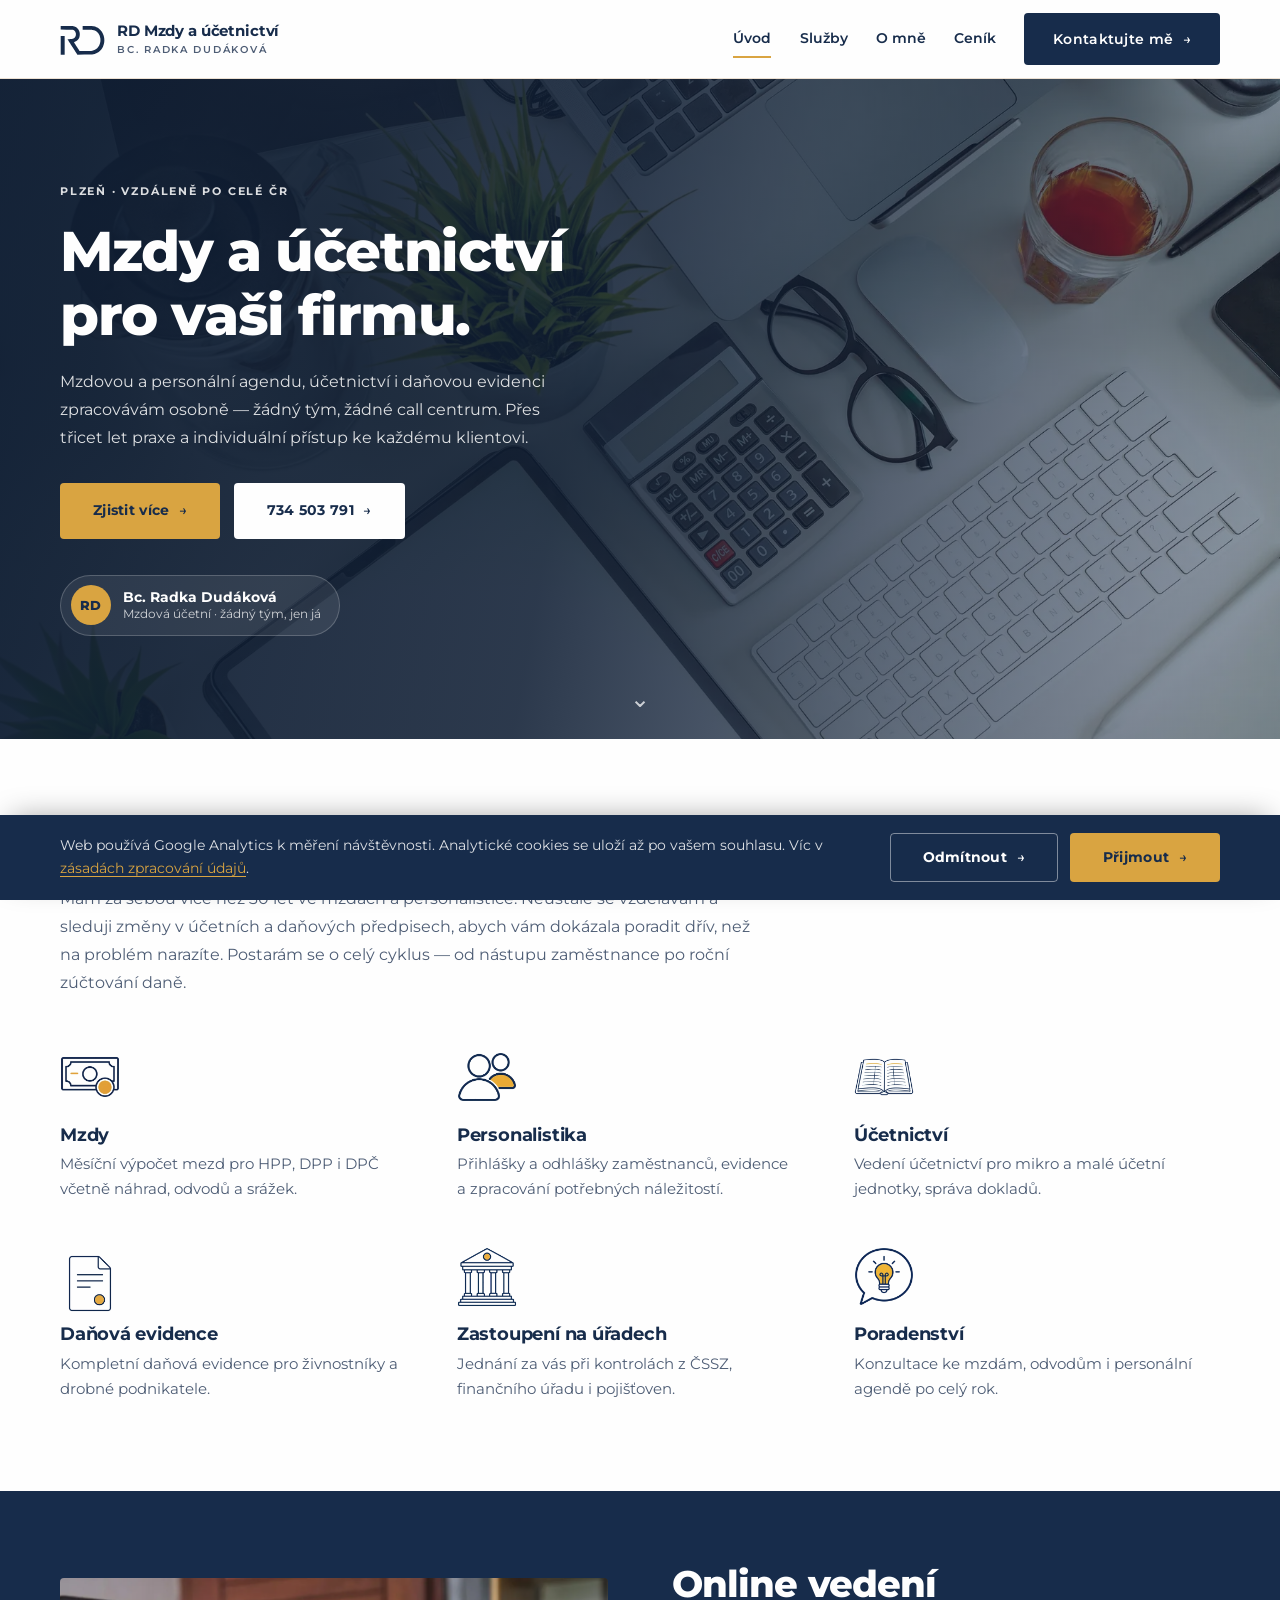
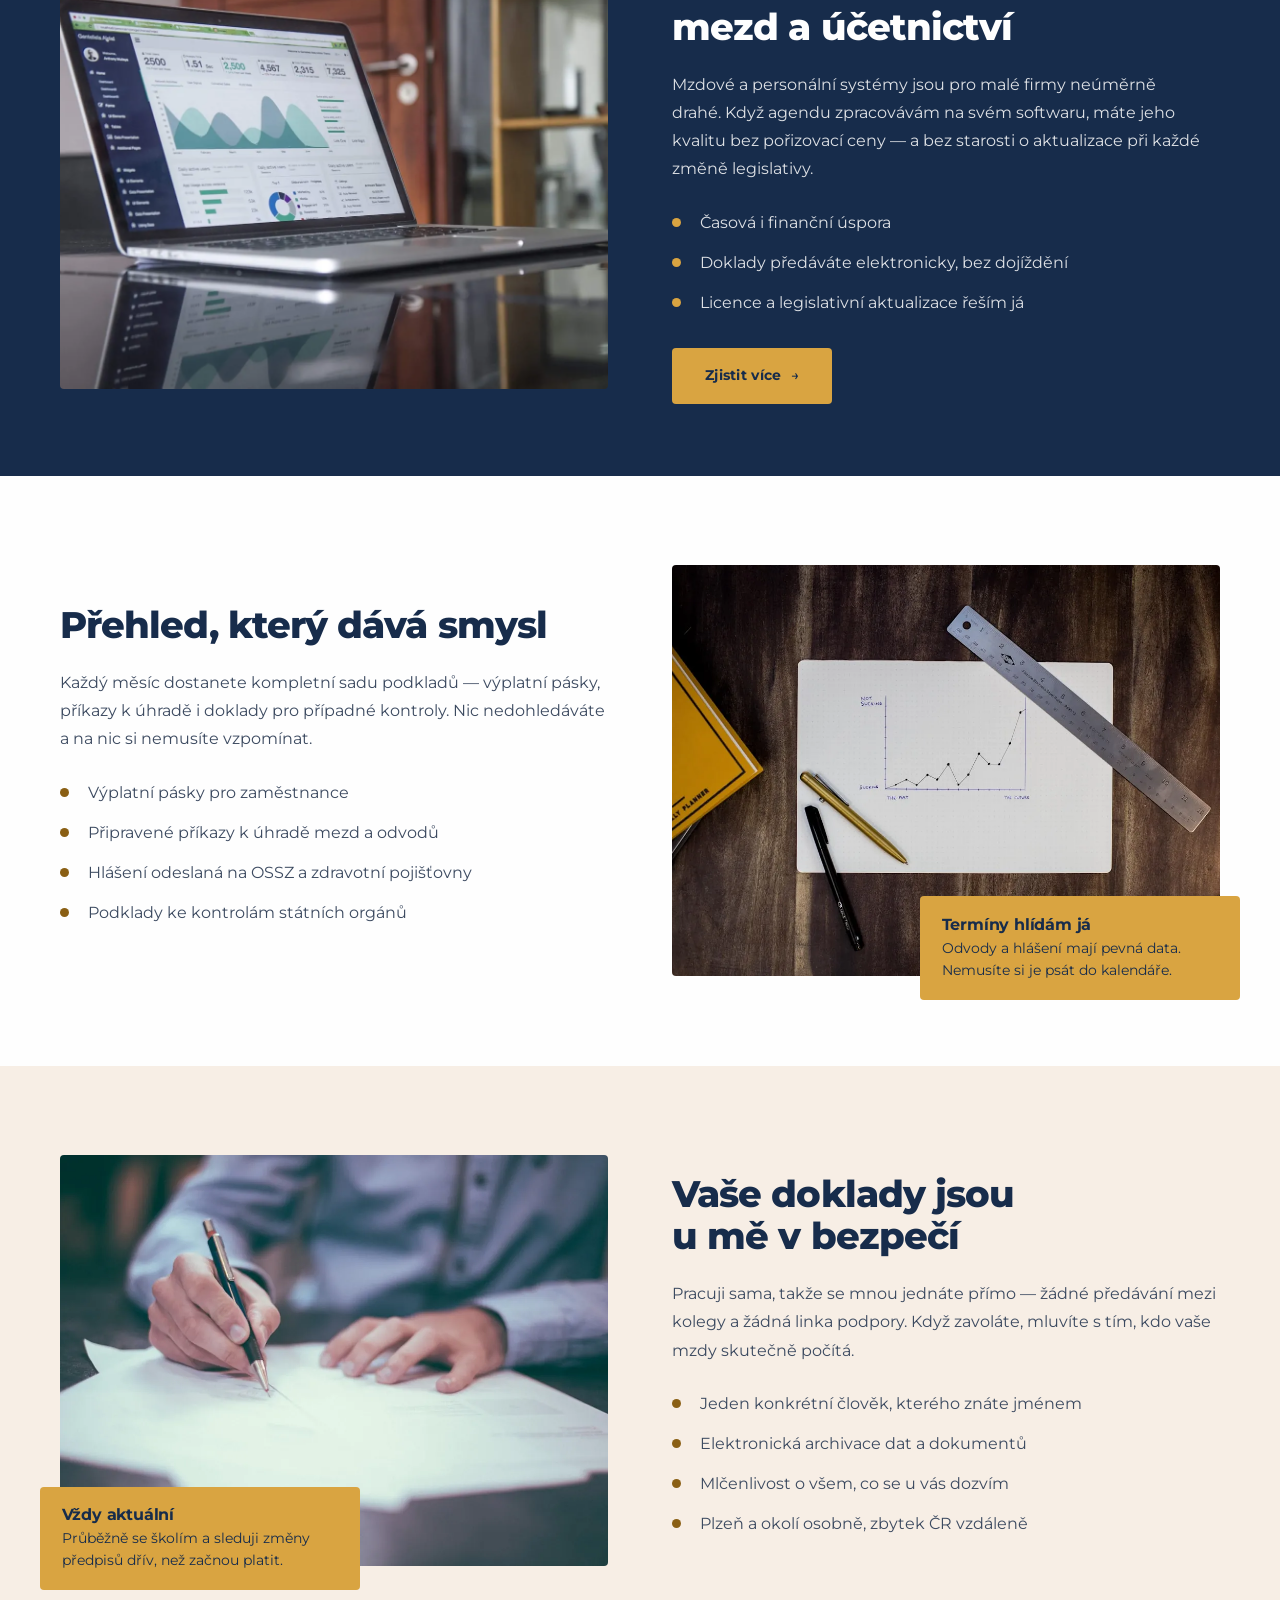
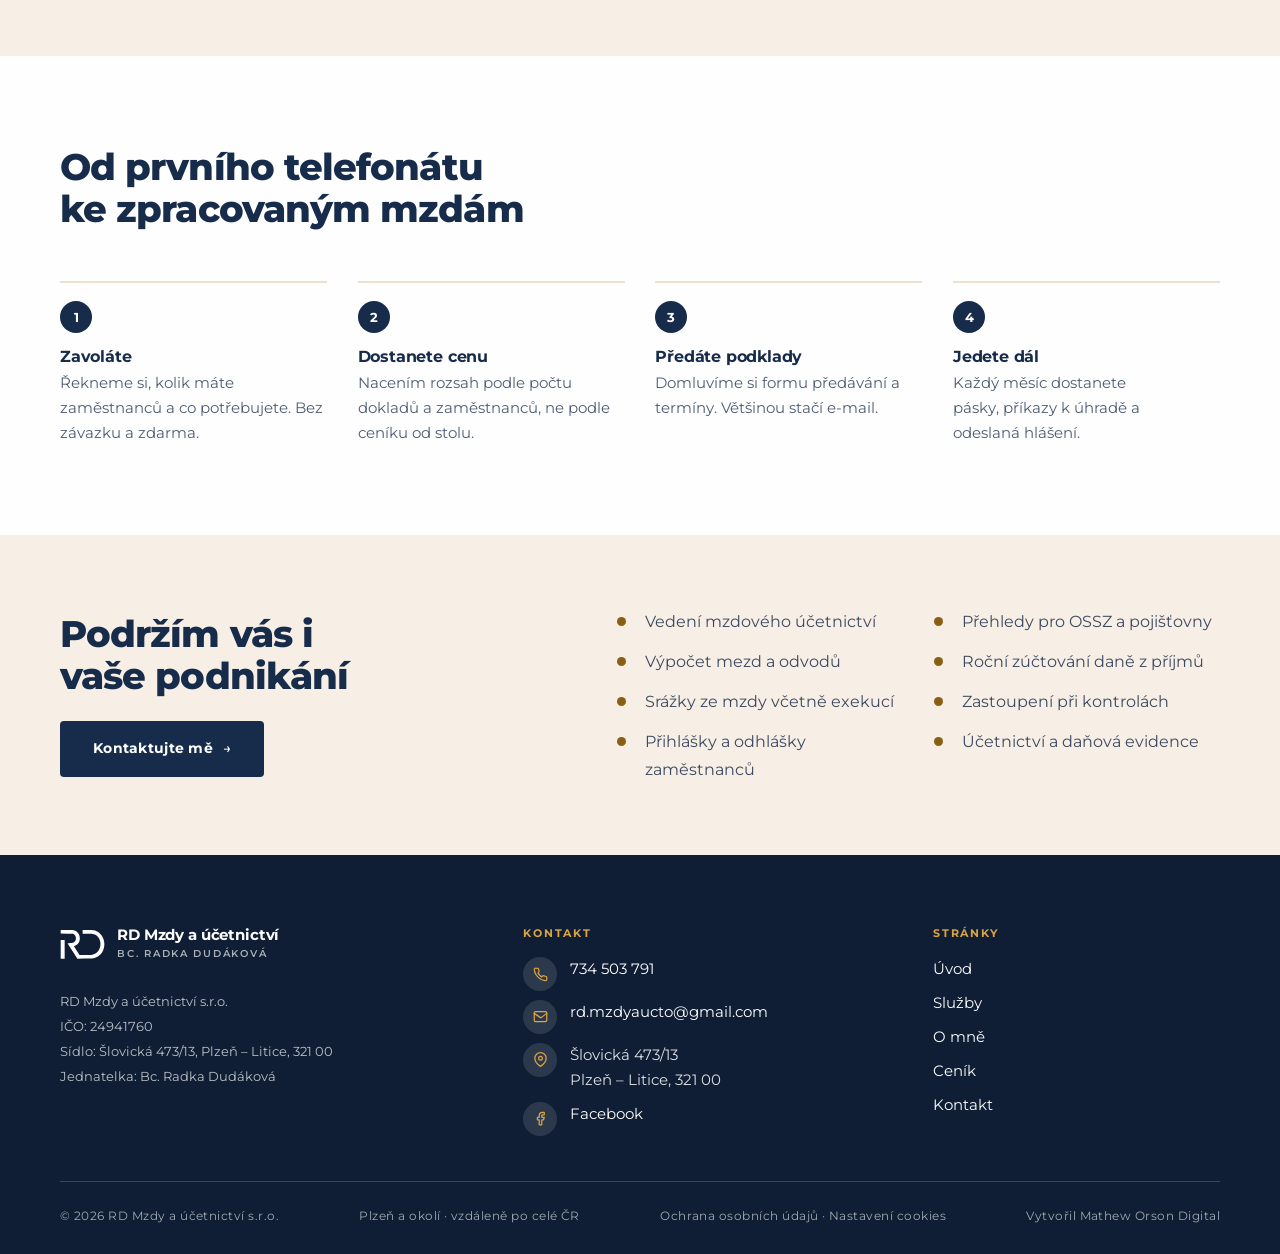
==== index.html @ 95786339 "first commit" ====
<!DOCTYPE html>
<html lang="cs">
<head>
<meta charset="utf-8">
<meta name="viewport" content="width=device-width, initial-scale=1">
<title>Mzdy a účetnictví pro malé firmy | RD Mzdy a účetnictví, Plzeň</title>
<meta name="description" content="Zpracování mezd, personalistika a účetnictví pro malé firmy v Plzni a okolí. Přes 30 let praxe, vzdálené vedení mezd, úvodní konzultace zdarma.">
<link rel="canonical" href="https://rdmzdyaucto.cz/">
<meta property="og:type" content="website">
<meta property="og:locale" content="cs_CZ">
<meta property="og:site_name" content="RD Mzdy a účetnictví s.r.o.">
<meta property="og:title" content="Mzdy a účetnictví pro malé firmy | RD Mzdy a účetnictví">
<meta property="og:description" content="Zpracování mezd, personalistika a účetnictví pro malé firmy v Plzni a okolí. Přes 30 let praxe.">
<meta property="og:url" content="https://rdmzdyaucto.cz/">
<meta property="og:image" content="https://rdmzdyaucto.cz/assets/img/og-image.png">
<meta property="og:image:width" content="1200">
<meta property="og:image:height" content="630">
<meta property="og:image:alt" content="RD Mzdy a účetnictví — Bc. Radka Dudáková, Plzeň">
<meta name="twitter:card" content="summary_large_image">
<meta name="twitter:title" content="RD Mzdy a účetnictví">
<meta name="twitter:description" content="Mzdová a personální agenda, účetnictví. Plzeň — Bc. Radka Dudáková.">
<meta name="twitter:image" content="https://rdmzdyaucto.cz/assets/img/og-image.png">
<link rel="icon" href="/assets/img/favicon.svg" type="image/svg+xml">
<link rel="icon" href="/assets/img/favicon-32.png" sizes="32x32" type="image/png">
<link rel="icon" href="/assets/img/favicon-192.png" sizes="192x192" type="image/png">
<link rel="apple-touch-icon" href="/assets/img/apple-touch-icon.png">
<link rel="preconnect" href="https://fonts.googleapis.com">
<link rel="preconnect" href="https://fonts.gstatic.com" crossorigin>
<link href="https://fonts.googleapis.com/css2?family=Montserrat:ital,wght@0,400;0,500;0,600;0,700;0,800;1,400&display=swap" rel="stylesheet">
<link rel="stylesheet" href="/assets/css/style.css">
<script type="application/ld+json">
{
  "@context": "https://schema.org",
  "@type": "AccountingService",
  "name": "RD Mzdy a účetnictví s.r.o.",
  "description": "Zpracování mezd, personalistika a účetnictví pro malé firmy a živnostníky.",
  "url": "https://rdmzdyaucto.cz/",
  "telephone": "+420734503791",
  "email": "rd.mzdyaucto@gmail.com",
  "areaServed": "Plzeňský kraj",
  "founder": { "@type": "Person", "name": "Bc. Radka Dudáková" },
  "address": {
    "@type": "PostalAddress",
    "streetAddress": "Šlovická 473/13",
    "addressLocality": "Plzeň – Litice",
    "postalCode": "32100",
    "addressCountry": "CZ"
  }
}
</script>
<script src="/assets/js/consent.js" defer></script>
</head>
<body>
<a class="skip-link" href="#main">Přeskočit na obsah</a>

<header class="site-header">
  <div class="wrap">
    <a class="logo" href="/" aria-label="RD Mzdy a účetnictví — úvodní stránka">
      <svg viewBox="22 28 170 120" aria-hidden="true"><g fill="currentColor"><path d="M24.61 109.28l0-34.67 7.32 0 7.32 0 0 34.67 0 34.67-7.32 0-7.32 0 0-34.67z"/><path d="M83.48 139.73c-4.47-6.99-11.19-17.48-14.20-22.15-4.16-6.48-15.06-23.48-17.77-27.75-0.94-1.45-1.70-2.75-1.70-2.87 0-0.18 1.37-0.23 5.33-0.23 9.84-0.02 13.01-0.45 16.64-2.25 3.24-1.60 5.63-3.98 7.23-7.23 1.45-2.93 1.74-4.28 1.74-8.50 0.02-3.24-0.02-3.79-0.45-5.23-0.96-3.38-3.14-6.74-5.57-8.57-1.52-1.15-3.91-2.27-6-2.83-1.64-0.43-1.68-0.43-22.93-0.55l-21.29-0.10 0-2.25c0.02-1.23 0.04-4.30 0.06-6.80l0.04-4.55 21.93 0.08c23.57 0.08 22.27 0.02 26.41 1.09 6.37 1.64 12.54 5.76 16.43 10.96 5.84 7.81 7.54 19.24 4.34 29.30-1.27 3.96-3.42 7.54-6.41 10.63-2.99 3.11-6.25 5.29-10.02 6.78-0.57 0.21-1.27 0.53-1.60 0.66-0.31 0.14-0.92 0.31-1.31 0.39-0.86 0.14-0.90 0.29-0.31 1.25 0.76 1.27 12.23 19.10 16.21 25.27l3.91 6 20.16 0c21.48 0 22.50-0.04 27.09-1 7.03-1.45 13.20-4.59 17.97-9.12 3.46-3.28 5.63-6.25 7.79-10.68 2.25-4.55 3.61-9.39 4.12-14.65 0.29-2.95 0.12-9.30-0.31-11.82-2.15-12.77-9.32-22.79-19.86-27.83-2.85-1.35-5.14-2.11-8.16-2.71-4.18-0.82-5.90-0.90-22.01-0.90l-15.29 0 0-6.86 0-6.84 17.05 0.08c18.20 0.08 18.05 0.08 23.52 1.13 7.21 1.39 14.59 4.69 20.18 9.02 7.97 6.17 14 15.27 17.11 25.74 1.78 6 2.52 11.74 2.36 18.14-0.23 9.04-1.86 15.96-5.51 23.40-5.08 10.37-12.32 17.77-22.21 22.73-5.39 2.70-10.64 4.26-17.79 5.27-2.91 0.41-3.52 0.43-28.57 0.49l-25.61 0.08-2.71-4.24z"/></g></svg>
      <span class="logo-name">RD Mzdy a účetnictví<span>Bc. Radka Dudáková</span></span>
    </a>
    <button class="nav-toggle" aria-expanded="false" aria-controls="nav">Menu</button>
    <nav class="nav" id="nav" aria-label="Hlavní navigace">
      <a href="/" aria-current="page">Úvod</a>
      <a href="/sluzby">Služby</a>
      <a href="/o-mne">O mně</a>
      <a href="/cenik">Ceník</a>
      <a class="btn btn-primary" href="/kontakt">Kontaktujte mě</a>
    </nav>
  </div>
</header>

<main id="main">

  <section class="hero">
    <img class="hero-bg" src="/assets/img/hero-kalkulacka.webp" width="1800" height="1201" fetchpriority="high" decoding="async" alt="">
    <div class="wrap">
      <p class="hero-eyebrow">Plzeň · vzdáleně po celé ČR</p>
      <h1>Mzdy a účetnictví pro vaši firmu.</h1>
      <p>Mzdovou a personální agendu, účetnictví i daňovou evidenci zpracovávám osobně — žádný tým, žádné call centrum. Přes třicet let praxe a individuální přístup ke každému klientovi.</p>
      <div class="hero-actions">
        <a class="btn btn-gold" href="/sluzby">Zjistit více</a>
        <a class="btn btn-light" href="tel:+420734503791">734 503 791</a>
      </div>
      <a class="hero-person" href="/o-mne">
        <span class="hero-person-avatar" aria-hidden="true">RD</span>
        <span class="hero-person-info">
          <strong>Bc. Radka Dudáková</strong>
          <span>Mzdová účetní · žádný tým, jen já</span>
        </span>
      </a>
    </div>
    <a class="hero-scroll" href="#pomuzeme" aria-label="Přejít na obsah">⌄</a>
  </section>

  <section class="section" id="pomuzeme">
    <div class="wrap">
      <div class="section-head">
        <h2>S čím vám pomůžu?</h2>
        <p>Mám za sebou více než 30 let ve mzdách a personalistice. Neustále se vzdělávám a sleduji změny v účetních a daňových předpisech, abych vám dokázala poradit dřív, než na problém narazíte. Postarám se o celý cyklus — od nástupu zaměstnance po roční zúčtování daně.</p>
      </div>

      <div class="icon-grid reveal">
        <article class="icon-item">
          <div class="icon-badge"><img src="/assets/img/illustrations/icon_mzdy_deliverable.webp" width="220" height="156" loading="lazy" decoding="async" alt=""></div>
          <h3>Mzdy</h3>
          <p>Měsíční výpočet mezd pro HPP, DPP i DPČ včetně náhrad, odvodů a srážek.</p>
        </article>

        <article class="icon-item">
          <div class="icon-badge"><img src="/assets/img/illustrations/icon_personalistika_deliverable.webp" width="220" height="183" loading="lazy" decoding="async" alt=""></div>
          <h3>Personalistika</h3>
          <p>Přihlášky a odhlášky zaměstnanců, evidence a zpracování potřebných náležitostí.</p>
        </article>

        <article class="icon-item">
          <div class="icon-badge"><img src="/assets/img/illustrations/icon_ucetnictvi_deliverable.webp" width="220" height="142" loading="lazy" decoding="async" alt=""></div>
          <h3>Účetnictví</h3>
          <p>Vedení účetnictví pro mikro a malé účetní jednotky, správa dokladů.</p>
        </article>

        <article class="icon-item">
          <div class="icon-badge icon-badge-tight"><img src="/assets/img/illustrations/icon_danova_evidence_deliverable.webp" width="169" height="220" loading="lazy" decoding="async" alt=""></div>
          <h3>Daňová evidence</h3>
          <p>Kompletní daňová evidence pro živnostníky a drobné podnikatele.</p>
        </article>

        <article class="icon-item">
          <div class="icon-badge"><img src="/assets/img/illustrations/icon_zastoupeni_na_uradech_deliverable.webp" width="219" height="220" loading="lazy" decoding="async" alt=""></div>
          <h3>Zastoupení na úřadech</h3>
          <p>Jednání za vás při kontrolách z ČSSZ, finančního úřadu i pojišťoven.</p>
        </article>

        <article class="icon-item">
          <div class="icon-badge"><img src="/assets/img/illustrations/icon_poradenstvi_deliverable.webp" width="220" height="218" loading="lazy" decoding="async" alt=""></div>
          <h3>Poradenství</h3>
          <p>Konzultace ke mzdám, odvodům i personální agendě po celý rok.</p>
        </article>
      </div>
    </div>
  </section>

  <section class="band">
    <div class="wrap band-inner">
      <figure class="band-media reveal">
        <img src="/assets/img/software-grafy.webp" width="1200" height="855" loading="lazy" decoding="async" alt="Notebook s otevřeným účetním systémem a přehledovými grafy">
      </figure>
      <div class="reveal">
        <h2>Online vedení mezd a účetnictví</h2>
        <p>Mzdové a personální systémy jsou pro malé firmy neúměrně drahé. Když agendu zpracovávám na svém softwaru, máte jeho kvalitu bez pořizovací ceny — a bez starosti o aktualizace při každé změně legislativy.</p>
        <ul class="checklist">
          <li>Časová i finanční úspora</li>
          <li>Doklady předáváte elektronicky, bez dojíždění</li>
          <li>Licence a legislativní aktualizace řeším já</li>
        </ul>
        <div class="hero-actions">
          <a class="btn btn-gold" href="/sluzby">Zjistit více</a>
        </div>
      </div>
    </div>
  </section>

  <section class="section">
    <div class="wrap split">
      <div class="reveal">
        <h2>Přehled, který dává smysl</h2>
        <p>Každý měsíc dostanete kompletní sadu podkladů — výplatní pásky, příkazy k úhradě i doklady pro případné kontroly. Nic nedohledáváte a na nic si nemusíte vzpomínat.</p>
        <ul class="checklist">
          <li>Výplatní pásky pro zaměstnance</li>
          <li>Připravené příkazy k úhradě mezd a odvodů</li>
          <li>Hlášení odeslaná na OSSZ a zdravotní pojišťovny</li>
          <li>Podklady ke kontrolám státních orgánů</li>
        </ul>
      </div>
      <figure class="split-media reveal">
        <img src="/assets/img/grafy-blok.webp" width="1200" height="800" loading="lazy" decoding="async" alt="Zápisník s ručně kresleným grafem vývoje nákladů a pravítkem">
        <div class="float-card">
          <h3>Termíny hlídám já</h3>
          <p>Odvody a hlášení mají pevná data. Nemusíte si je psát do kalendáře.</p>
        </div>
      </figure>
    </div>
  </section>

  <section class="section section-tinted">
    <div class="wrap split">
      <figure class="split-media reveal">
        <img src="/assets/img/dokumenty.webp" width="1200" height="801" loading="lazy" decoding="async" alt="Podepisování smluvních dokumentů u pracovního stolu">
        <div class="float-card float-card-left">
          <h3>Vždy aktuální</h3>
          <p>Průběžně se školím a sleduji změny předpisů dřív, než začnou platit.</p>
        </div>
      </figure>
      <div class="reveal">
        <h2>Vaše doklady jsou u mě v bezpečí</h2>
        <p>Pracuji sama, takže se mnou jednáte přímo — žádné předávání mezi kolegy a žádná linka podpory. Když zavoláte, mluvíte s tím, kdo vaše mzdy skutečně počítá.</p>
        <ul class="checklist">
          <li>Jeden konkrétní člověk, kterého znáte jménem</li>
          <li>Elektronická archivace dat a dokumentů</li>
          <li>Mlčenlivost o všem, co se u vás dozvím</li>
          <li>Plzeň a okolí osobně, zbytek ČR vzdáleně</li>
        </ul>
      </div>
    </div>
  </section>

  <section class="section">
    <div class="wrap">
      <div class="section-head">
        <h2>Od prvního telefonátu ke zpracovaným mzdám</h2>
      </div>
      <ol class="steps reveal">
        <li>
          <h3>Zavoláte</h3>
          <p>Řekneme si, kolik máte zaměstnanců a co potřebujete. Bez závazku a zdarma.</p>
        </li>
        <li>
          <h3>Dostanete cenu</h3>
          <p>Nacením rozsah podle počtu dokladů a zaměstnanců, ne podle ceníku od stolu.</p>
        </li>
        <li>
          <h3>Předáte podklady</h3>
          <p>Domluvíme si formu předávání a termíny. Většinou stačí e-mail.</p>
        </li>
        <li>
          <h3>Jedete dál</h3>
          <p>Každý měsíc dostanete pásky, příkazy k úhradě a odeslaná hlášení.</p>
        </li>
      </ol>
    </div>
  </section>

  <section class="cta-band">
    <div class="wrap">
      <div>
        <h2>Podržím vás i vaše podnikání</h2>
        <a class="btn btn-primary" href="/kontakt">Kontaktujte mě</a>
      </div>
      <ul class="checklist checklist-cols">
        <li>Vedení mzdového účetnictví</li>
        <li>Výpočet mezd a odvodů</li>
        <li>Srážky ze mzdy včetně exekucí</li>
        <li>Přihlášky a odhlášky zaměstnanců</li>
        <li>Přehledy pro OSSZ a pojišťovny</li>
        <li>Roční zúčtování daně z příjmů</li>
        <li>Zastoupení při kontrolách</li>
        <li>Účetnictví a daňová evidence</li>
      </ul>
    </div>
  </section>

</main>

<footer class="site-footer">
  <div class="wrap">
    <div class="footer-grid">
      <div>
        <a class="logo" href="/">
          <svg viewBox="22 28 170 120" aria-hidden="true"><g fill="currentColor"><path d="M24.61 109.28l0-34.67 7.32 0 7.32 0 0 34.67 0 34.67-7.32 0-7.32 0 0-34.67z"/><path d="M83.48 139.73c-4.47-6.99-11.19-17.48-14.20-22.15-4.16-6.48-15.06-23.48-17.77-27.75-0.94-1.45-1.70-2.75-1.70-2.87 0-0.18 1.37-0.23 5.33-0.23 9.84-0.02 13.01-0.45 16.64-2.25 3.24-1.60 5.63-3.98 7.23-7.23 1.45-2.93 1.74-4.28 1.74-8.50 0.02-3.24-0.02-3.79-0.45-5.23-0.96-3.38-3.14-6.74-5.57-8.57-1.52-1.15-3.91-2.27-6-2.83-1.64-0.43-1.68-0.43-22.93-0.55l-21.29-0.10 0-2.25c0.02-1.23 0.04-4.30 0.06-6.80l0.04-4.55 21.93 0.08c23.57 0.08 22.27 0.02 26.41 1.09 6.37 1.64 12.54 5.76 16.43 10.96 5.84 7.81 7.54 19.24 4.34 29.30-1.27 3.96-3.42 7.54-6.41 10.63-2.99 3.11-6.25 5.29-10.02 6.78-0.57 0.21-1.27 0.53-1.60 0.66-0.31 0.14-0.92 0.31-1.31 0.39-0.86 0.14-0.90 0.29-0.31 1.25 0.76 1.27 12.23 19.10 16.21 25.27l3.91 6 20.16 0c21.48 0 22.50-0.04 27.09-1 7.03-1.45 13.20-4.59 17.97-9.12 3.46-3.28 5.63-6.25 7.79-10.68 2.25-4.55 3.61-9.39 4.12-14.65 0.29-2.95 0.12-9.30-0.31-11.82-2.15-12.77-9.32-22.79-19.86-27.83-2.85-1.35-5.14-2.11-8.16-2.71-4.18-0.82-5.90-0.90-22.01-0.90l-15.29 0 0-6.86 0-6.84 17.05 0.08c18.20 0.08 18.05 0.08 23.52 1.13 7.21 1.39 14.59 4.69 20.18 9.02 7.97 6.17 14 15.27 17.11 25.74 1.78 6 2.52 11.74 2.36 18.14-0.23 9.04-1.86 15.96-5.51 23.40-5.08 10.37-12.32 17.77-22.21 22.73-5.39 2.70-10.64 4.26-17.79 5.27-2.91 0.41-3.52 0.43-28.57 0.49l-25.61 0.08-2.71-4.24z"/></g></svg>
          <span class="logo-name">RD Mzdy a účetnictví<span>Bc. Radka Dudáková</span></span>
        </a>
        <p class="footer-facts">
          RD Mzdy a účetnictví s.r.o.<br>
          IČO: 24941760<br>
          Sídlo: Šlovická 473/13, Plzeň – Litice, 321 00<br>
          Jednatelka: Bc. Radka Dudáková
        </p>
      </div>
      <div>
        <h4>Kontakt</h4>
        <ul class="footer-contact">
          <li>
            <span class="contact-icon" aria-hidden="true"><svg viewBox="0 0 24 24" fill="none" stroke="currentColor" stroke-width="2" stroke-linecap="round" stroke-linejoin="round"><path d="M22 16.9v3a2 2 0 0 1-2.2 2 19.8 19.8 0 0 1-8.6-3.1 19.5 19.5 0 0 1-6-6A19.8 19.8 0 0 1 2 4.2 2 2 0 0 1 4 2h3a2 2 0 0 1 2 1.7c.1 1 .4 1.9.7 2.8a2 2 0 0 1-.5 2.1L8 9.8a16 16 0 0 0 6 6l1.2-1.2a2 2 0 0 1 2.1-.5c.9.3 1.8.6 2.8.7a2 2 0 0 1 1.9 2.1z"/></svg></span>
            <span><a href="tel:+420734503791">734 503 791</a></span>
          </li>
          <li>
            <span class="contact-icon" aria-hidden="true"><svg viewBox="0 0 24 24" fill="none" stroke="currentColor" stroke-width="2" stroke-linecap="round" stroke-linejoin="round"><rect x="2" y="4" width="20" height="16" rx="2"/><path d="m2 7 9.4 6.4a2 2 0 0 0 2.2 0L22 7"/></svg></span>
            <span><a href="mailto:rd.mzdyaucto@gmail.com">rd.mzdyaucto@gmail.com</a></span>
          </li>
          <li>
            <span class="contact-icon" aria-hidden="true"><svg viewBox="0 0 24 24" fill="none" stroke="currentColor" stroke-width="2" stroke-linecap="round" stroke-linejoin="round"><path d="M21 10c0 7-9 13-9 13s-9-6-9-13a9 9 0 0 1 18 0z"/><circle cx="12" cy="10" r="3"/></svg></span>
            <span>Šlovická 473/13<br>Plzeň – Litice, 321 00</span>
          </li>
          <li>
            <span class="contact-icon" aria-hidden="true"><svg viewBox="0 0 24 24" fill="none" stroke="currentColor" stroke-width="2" stroke-linecap="round" stroke-linejoin="round"><path d="M18 2h-3a5 5 0 0 0-5 5v3H7v4h3v8h4v-8h3l1-4h-4V7a1 1 0 0 1 1-1h3z"/></svg></span>
            <span><a href="https://www.facebook.com/profile.php?id=61589592577464" rel="noopener">Facebook</a></span>
          </li>
        </ul>
      </div>
      <div>
        <h4>Stránky</h4>
        <ul>
          <li><a href="/">Úvod</a></li>
          <li><a href="/sluzby">Služby</a></li>
          <li><a href="/o-mne">O mně</a></li>
          <li><a href="/cenik">Ceník</a></li>
          <li><a href="/kontakt">Kontakt</a></li>
        </ul>
      </div>
    </div>
    <div class="footer-bottom">
      <span>© 2026 RD Mzdy a účetnictví s.r.o.</span>
      <span>Plzeň a okolí · vzdáleně po celé ČR</span>
      <span><a href="/ochrana-udaju" style="color:inherit">Ochrana osobních údajů</a> · <a href="#" id="cookie-settings-link" style="color:inherit">Nastavení cookies</a></span>
      <span>Vytvořil <a href="https://matheworson.site" rel="noopener" target="_blank" style="color:inherit">Mathew Orson Digital</a></span>
    </div>
  </div>
</footer>

<script src="/assets/js/site.js" defer></script>
</body>
</html>
---- assets/css/style.css ----
/* RD Mzdy a účetnictví s.r.o. — rdmzdyaucto.cz */

:root {
  /* Základní paleta */
  --navy: #172c4b;
  --navy-deep: #0f1e34;
  --navy-mid: #24406b;
  --navy-tint: #e6ebf2;
  --cream: #f7eee5;
  --cream-dark: #ece0d2;
  --white: #fefefe;

  /* Akcent — světlá varianta na tmavém podkladu, tmavá na světlém */
  --gold: #d9a441;
  --gold-dark: #8a5f14;

  /* Text */
  --body-text: #3c4a60;
  --muted: #4e5d75;
  --on-dark: rgba(254, 254, 254, 0.86);

  --font: "Montserrat", "Segoe UI", system-ui, sans-serif;

  --wrap: 1160px;
  --gap: clamp(1.1rem, 2.4vw, 2rem);
  --section-y: clamp(3.5rem, 7vw, 6rem);
  --radius: 4px;
}

*,
*::before,
*::after {
  box-sizing: border-box;
}

html {
  scroll-behavior: smooth;
  -webkit-text-size-adjust: 100%;
}

body {
  margin: 0;
  background: var(--white);
  color: var(--body-text);
  font-family: var(--font);
  font-size: clamp(0.97rem, 0.94rem + 0.15vw, 1.03rem);
  font-weight: 400;
  line-height: 1.7;
  -webkit-font-smoothing: antialiased;
}

h1,
h2,
h3,
h4 {
  font-family: var(--font);
  color: var(--navy);
  font-weight: 800;
  line-height: 1.15;
  letter-spacing: -0.025em;
  margin: 0 0 0.6em;
  text-wrap: balance;
}

h1 {
  font-size: clamp(2rem, 1.4rem + 2.9vw, 3.5rem);
}
h2 {
  font-size: clamp(1.55rem, 1.2rem + 1.6vw, 2.3rem);
}
h3 {
  font-size: 1.12rem;
  font-weight: 700;
  letter-spacing: -0.012em;
}

p {
  margin: 0 0 1rem;
  max-width: 64ch;
  text-wrap: pretty;
}

a {
  color: var(--navy-mid);
  text-underline-offset: 0.2em;
}
a:hover {
  color: var(--navy);
}

img {
  max-width: 100%;
  height: auto;
  display: block;
}

:focus-visible {
  outline: 2px solid var(--gold-dark);
  outline-offset: 3px;
  border-radius: 2px;
}

.wrap {
  width: min(100% - 2.5rem, var(--wrap));
  margin-inline: auto;
}

.skip-link {
  position: absolute;
  left: -9999px;
  top: 0;
  background: var(--navy);
  color: var(--white);
  padding: 0.75rem 1.25rem;
  z-index: 100;
}
.skip-link:focus {
  left: 0;
}

.lead {
  font-size: clamp(1rem, 0.96rem + 0.3vw, 1.12rem);
  color: var(--muted);
}

/* ---------- Hlavička ---------- */

.site-header {
  position: sticky;
  top: 0;
  z-index: 50;
  background: rgba(254, 254, 254, 0.95);
  backdrop-filter: blur(10px);
  border-bottom: 1px solid var(--cream-dark);
}

.site-header .wrap {
  display: flex;
  align-items: center;
  justify-content: space-between;
  gap: 1rem;
  min-height: 78px;
}

.logo {
  display: inline-flex;
  align-items: center;
  gap: 0.7rem;
  text-decoration: none;
  color: var(--navy);
}
.logo svg {
  width: 46px;
  height: 33px;
  flex: none;
}
.logo-name {
  font-size: 0.92rem;
  font-weight: 700;
  line-height: 1.2;
  letter-spacing: -0.01em;
  color: inherit;
}
.logo-name span {
  display: block;
  font-size: 0.6rem;
  font-weight: 600;
  letter-spacing: 0.18em;
  text-transform: uppercase;
  color: var(--muted);
  margin-top: 0.2rem;
}

.nav {
  display: flex;
  align-items: center;
  gap: clamp(1rem, 2.2vw, 2.1rem);
}
.nav a {
  font-size: 0.9rem;
  font-weight: 600;
  color: var(--navy);
  text-decoration: none;
  padding: 0.35rem 0;
  border-bottom: 2px solid transparent;
}
.nav a:hover {
  border-bottom-color: var(--cream-dark);
}
.nav a[aria-current="page"] {
  border-bottom-color: var(--gold);
}
.nav .btn,
.nav .btn:hover {
  border-bottom: 0;
  padding: 0.85rem 1.75rem;
}
.nav .btn-primary,
.nav .btn-primary:hover {
  color: var(--white);
}

.nav-toggle {
  display: none;
}

/* ---------- Tlačítka ---------- */

.btn {
  display: inline-flex;
  align-items: center;
  gap: 0.6rem;
  font-family: var(--font);
  font-size: 0.87rem;
  font-weight: 700;
  letter-spacing: 0.02em;
  padding: 0.95rem 2rem;
  white-space: nowrap;
  border-radius: var(--radius);
  text-decoration: none;
  border: 1px solid transparent;
  cursor: pointer;
  transition: background-color 0.15s ease, color 0.15s ease,
    border-color 0.15s ease;
}
.btn::after {
  content: "→";
  font-weight: 500;
}
.btn-primary {
  background: var(--navy);
  color: var(--white);
}
.btn-primary:hover {
  background: var(--navy-deep);
  color: var(--white);
}
.btn-gold {
  background: var(--gold);
  color: var(--navy);
}
.btn-gold:hover {
  background: var(--white);
  color: var(--navy);
}
.btn-ghost {
  border-color: var(--navy);
  color: var(--navy);
  background: transparent;
}
.btn-ghost:hover {
  background: var(--navy);
  color: var(--white);
}
.btn-light {
  background: var(--white);
  color: var(--navy);
}
.btn-light:hover {
  background: var(--gold);
  color: var(--navy);
}

/* ---------- Hero ---------- */

.hero {
  position: relative;
  isolation: isolate;
  min-height: min(78vh, 660px);
  display: flex;
  align-items: center;
  background: var(--navy);
  overflow: hidden;
}
.hero .wrap {
  position: relative;
  z-index: 1;
  padding-block: clamp(3.5rem, 8vw, 6rem);
}
.hero-bg {
  position: absolute;
  inset: 0;
  width: 100%;
  height: 100%;
  object-fit: cover;
  z-index: -2;
}
.hero::before {
  content: "";
  position: absolute;
  inset: 0;
  z-index: -1;
  background: linear-gradient(
    100deg,
    rgba(15, 30, 52, 0.96) 0%,
    rgba(15, 30, 52, 0.88) 45%,
    rgba(23, 44, 75, 0.45) 100%
  );
}
.hero h1 {
  color: var(--white);
  max-width: 15ch;
  margin-bottom: 1.2rem;
}
.hero p {
  color: var(--on-dark);
  max-width: 46ch;
}
.hero-eyebrow {
  color: var(--gold);
  font-size: 0.7rem;
  font-weight: 700;
  letter-spacing: 0.16em;
  text-transform: uppercase;
  margin-bottom: 1.1rem;
}
.hero-actions {
  display: flex;
  flex-wrap: wrap;
  gap: 0.85rem;
  margin-top: 2rem;
}

/* Osobní vizitka pod hero CTA — jasně signalizuje, že jde o jednu konkrétní osobu */
.hero-person {
  display: inline-flex;
  align-items: center;
  gap: 0.75rem;
  margin-top: 2.25rem;
  padding: 0.6rem 1.15rem 0.6rem 0.6rem;
  background: rgba(254, 254, 254, 0.08);
  border: 1px solid rgba(254, 254, 254, 0.2);
  border-radius: 999px;
  text-decoration: none;
  transition: background-color 0.15s ease, border-color 0.15s ease;
}
.hero-person:hover {
  background: rgba(254, 254, 254, 0.16);
  border-color: rgba(254, 254, 254, 0.36);
}
.hero-person-avatar {
  flex: none;
  width: 40px;
  height: 40px;
  border-radius: 50%;
  background: var(--gold);
  color: var(--navy);
  display: grid;
  place-items: center;
  font-family: var(--font);
  font-weight: 800;
  font-size: 0.84rem;
  letter-spacing: -0.02em;
}
.hero-person-info {
  display: flex;
  flex-direction: column;
  line-height: 1.3;
}
.hero-person-info strong {
  color: var(--white);
  font-size: 0.87rem;
  font-weight: 700;
}
.hero-person-info span {
  color: rgba(254, 254, 254, 0.78);
  font-size: 0.76rem;
}

.hero-scroll {
  position: absolute;
  left: 50%;
  bottom: 1.75rem;
  translate: -50% 0;
  color: rgba(254, 254, 254, 0.75);
  font-size: 1.5rem;
  line-height: 1;
  text-decoration: none;
}
.hero-scroll:hover {
  color: var(--white);
}
@media (prefers-reduced-motion: no-preference) {
  .hero-scroll {
    animation: bob 2.4s ease-in-out infinite;
  }
}
@keyframes bob {
  50% {
    translate: -50% 7px;
  }
}

/* Hero podstránek */
.page-hero {
  background: var(--navy);
  padding-block: clamp(3rem, 6vw, 4.75rem);
  border-bottom: 4px solid var(--gold);
}
.page-hero h1 {
  color: var(--white);
  font-size: clamp(1.85rem, 1.4rem + 2vw, 3rem);
  margin-bottom: 0.7rem;
}
.page-hero p {
  color: var(--on-dark);
  margin-bottom: 0;
}
.crumb {
  color: var(--gold);
  font-size: 0.7rem;
  font-weight: 700;
  letter-spacing: 0.16em;
  text-transform: uppercase;
  margin-bottom: 1rem;
}

/* ---------- Sekce ---------- */

.section {
  padding-block: var(--section-y);
}
.section-tinted {
  background: var(--cream);
}
.section-head {
  max-width: 46rem;
  margin-bottom: clamp(2.25rem, 4vw, 3.25rem);
}
.section-head h2 {
  margin-bottom: 0.8rem;
}
.section-head p {
  color: var(--muted);
}

/* ---------- Mřížka ikon ---------- */

.icon-grid {
  display: grid;
  grid-template-columns: repeat(3, 1fr);
  gap: clamp(1.75rem, 3.5vw, 3rem) var(--gap);
}
.icon-item h3 {
  margin: 0 0 0.35rem;
}
.icon-item p {
  color: var(--muted);
  font-size: 0.94rem;
  margin: 0;
  max-width: 34ch;
}
.icon-badge {
  width: 60px;
  height: 60px;
  display: grid;
  place-items: center;
  margin-bottom: 1.1rem;
}
.icon-badge svg {
  width: 24px;
  height: 24px;
}
.icon-badge-tight {
  padding: 8px;
}
.icon-badge img {
  width: 100%;
  height: 100%;
  object-fit: contain;
}

/* ---------- Barevný pás s fotkou ---------- */

.band {
  background: var(--navy);
}
.band-alt {
  background: var(--navy-deep);
}
.band-inner {
  display: grid;
  grid-template-columns: 1fr 1fr;
  align-items: center;
  gap: clamp(2rem, 5vw, 4.5rem);
  padding-block: clamp(3rem, 6vw, 4.5rem);
}
.band h2 {
  color: var(--white);
}
.band p {
  color: var(--on-dark);
}
.band-media {
  position: relative;
  margin: 0;
}
.band-media img {
  border-radius: var(--radius);
  width: 100%;
  aspect-ratio: 4 / 3;
  object-fit: cover;
}

/* ---------- Střídavý blok text + foto ---------- */

.split {
  display: grid;
  grid-template-columns: 1fr 1fr;
  gap: clamp(2rem, 5vw, 4.5rem);
  align-items: center;
}
.split-media {
  position: relative;
  margin: 0;
}
.split-media img {
  border-radius: var(--radius);
  width: 100%;
  aspect-ratio: 4 / 3;
  object-fit: cover;
}

/* Vektorové ilustrace — bez rámečku/pozadí, jen zarovnané do stejné výšky jako text vedle */
.illustration-frame {
  display: flex;
  align-items: center;
  justify-content: center;
  min-height: 220px;
}
.illustration-frame img {
  width: 100%;
  height: auto;
  max-height: 400px;
  object-fit: contain;
  border-radius: 0;
  aspect-ratio: auto;
}

/* Plovoucí kartička přes fotku — zlatá plocha, tmavý text */
.float-card {
  position: absolute;
  right: -1.25rem;
  bottom: -1.5rem;
  width: min(64%, 20rem);
  background: var(--gold);
  color: var(--navy);
  border-radius: var(--radius);
  padding: 1.15rem 1.35rem;
}
.float-card h3 {
  color: var(--navy);
  font-size: 1.02rem;
  margin-bottom: 0.3rem;
}
.float-card p {
  color: var(--navy);
  font-size: 0.88rem;
  line-height: 1.55;
  margin: 0;
}
.float-card-left {
  right: auto;
  left: -1.25rem;
}

/* ---------- Odrážkové seznamy ---------- */

.checklist {
  list-style: none;
  margin: 1.6rem 0 0;
  padding: 0;
}
.checklist li {
  position: relative;
  padding-left: 1.75rem;
  margin-bottom: 0.75rem;
  max-width: 56ch;
}
.checklist li::before {
  content: "";
  position: absolute;
  left: 0;
  top: 0.62em;
  width: 9px;
  height: 9px;
  border-radius: 50%;
  background: var(--gold-dark);
}
.band .checklist li {
  color: var(--on-dark);
}
.band .checklist li::before {
  background: var(--gold);
}
.checklist-cols {
  columns: 2;
  column-gap: var(--gap);
}
.checklist-cols li {
  break-inside: avoid;
}

/* ---------- Karty ---------- */

.grid {
  display: grid;
  gap: var(--gap);
}
.grid-3 {
  grid-template-columns: repeat(3, 1fr);
}
.grid-2 {
  grid-template-columns: repeat(2, 1fr);
}

.card {
  background: var(--white);
  border: 1px solid var(--cream-dark);
  border-radius: var(--radius);
  border-top: 3px solid var(--navy);
  padding: clamp(1.4rem, 2.5vw, 1.9rem);
}
.card h3 {
  margin-bottom: 0.45rem;
}
.card p {
  color: var(--muted);
  font-size: 0.94rem;
  margin-bottom: 0;
}
.card ul {
  margin: 1rem 0 0;
  padding: 0;
  list-style: none;
}
.card ul li {
  position: relative;
  padding-left: 1.1rem;
  font-size: 0.92rem;
  color: var(--muted);
  margin-bottom: 0.35rem;
}
.card ul li::before {
  content: "";
  position: absolute;
  left: 0;
  top: 0.65em;
  width: 5px;
  height: 5px;
  background: var(--gold-dark);
  border-radius: 50%;
}
.card-tag {
  color: var(--navy-mid);
  font-size: 0.66rem;
  font-weight: 700;
  letter-spacing: 0.16em;
  text-transform: uppercase;
  margin-bottom: 0.8rem;
}

/* ---------- Kroky ---------- */

.steps {
  list-style: none;
  counter-reset: step;
  margin: 0;
  padding: 0;
  display: grid;
  grid-template-columns: repeat(4, 1fr);
  gap: var(--gap);
}
.steps li {
  counter-increment: step;
  border-top: 2px solid var(--cream-dark);
  padding-top: 1.1rem;
}
.steps li::before {
  content: counter(step);
  display: grid;
  place-items: center;
  width: 32px;
  height: 32px;
  border-radius: 50%;
  background: var(--navy);
  color: var(--white);
  font-size: 0.82rem;
  font-weight: 700;
  margin-bottom: 0.85rem;
}
.steps h3 {
  font-size: 1.02rem;
  margin-bottom: 0.35rem;
}
.steps p {
  font-size: 0.91rem;
  color: var(--muted);
  margin: 0;
}

/* ---------- Uzavírací pás ---------- */

.cta-band {
  background: var(--cream);
  padding-block: clamp(3rem, 6vw, 4.5rem);
}
.cta-band .wrap {
  display: grid;
  grid-template-columns: 0.9fr 1.1fr;
  gap: clamp(2rem, 5vw, 4rem);
  align-items: center;
}
.cta-band h2 {
  margin-bottom: 1.5rem;
}
.cta-band .checklist {
  margin-top: 0;
}

/* ---------- Kontakt ---------- */

.contact-grid {
  display: grid;
  grid-template-columns: 0.85fr 1.15fr;
  gap: clamp(2rem, 5vw, 4rem);
  align-items: start;
}
.contact-list {
  list-style: none;
  margin: 0;
  padding: 0;
}
.contact-list li {
  display: flex;
  gap: 1rem;
  align-items: flex-start;
  padding: 1.1rem 0;
  border-bottom: 1px solid var(--cream-dark);
}
.contact-list li:first-child {
  padding-top: 0;
}
.contact-icon {
  flex: none;
  width: 42px;
  height: 42px;
  border-radius: 50%;
  background: var(--navy-tint);
  color: var(--navy);
  display: grid;
  place-items: center;
}
.contact-icon svg {
  width: 18px;
  height: 18px;
}
.contact-key {
  display: block;
  color: var(--muted);
  font-size: 0.66rem;
  font-weight: 700;
  letter-spacing: 0.16em;
  text-transform: uppercase;
  margin-bottom: 0.2rem;
}
.contact-value {
  color: var(--navy);
  font-size: 1rem;
  font-weight: 500;
}
.contact-value a {
  text-decoration: none;
}
.contact-value a:hover {
  text-decoration: underline;
}

/* ---------- Formulář ---------- */

.form {
  background: var(--cream);
  border: 1px solid var(--cream-dark);
  border-radius: var(--radius);
  padding: clamp(1.5rem, 3vw, 2.3rem);
}
.form h2 {
  font-size: 1.4rem;
}
.field {
  margin-bottom: 1.1rem;
}
.field label {
  display: block;
  color: var(--muted);
  font-size: 0.68rem;
  font-weight: 700;
  letter-spacing: 0.14em;
  text-transform: uppercase;
  margin-bottom: 0.4rem;
}
.field input,
.field textarea {
  width: 100%;
  font-family: var(--font);
  font-size: 1rem;
  color: var(--navy);
  background: var(--white);
  border: 1px solid var(--cream-dark);
  border-radius: var(--radius);
  padding: 0.72rem 0.85rem;
}
.field input:focus,
.field textarea:focus {
  border-color: var(--navy-mid);
  outline: 2px solid rgba(36, 64, 107, 0.3);
  outline-offset: 0;
}
.field textarea {
  min-height: 9rem;
  resize: vertical;
}
.field-consent {
  display: flex;
  gap: 0.65rem;
  align-items: flex-start;
  margin-bottom: 1.4rem;
}
.field-consent input {
  width: auto;
  margin-top: 0.3rem;
  flex: none;
  accent-color: var(--navy);
}
.field-consent label {
  font-size: 0.88rem;
  font-weight: 400;
  letter-spacing: normal;
  text-transform: none;
  color: var(--body-text);
  margin: 0;
}
.hp {
  position: absolute;
  left: -9999px;
  width: 1px;
  height: 1px;
  overflow: hidden;
}
.form-note {
  font-size: 0.84rem;
  color: var(--muted);
  margin: 1rem 0 0;
}

/* ---------- Ceník ---------- */

.note-box {
  border-left: 4px solid var(--gold-dark);
  background: var(--cream);
  color: var(--body-text);
  padding: 1.1rem 1.4rem;
  margin: 2rem 0 0;
}
.note-box strong {
  color: var(--navy);
}
.note-box p:last-child {
  margin-bottom: 0;
}

/* ---------- Patička ---------- */

.site-footer {
  background: var(--navy-deep);
  color: var(--on-dark);
  padding-block: clamp(3rem, 6vw, 4.5rem) 1.75rem;
  font-size: 0.93rem;
}
.footer-grid {
  display: grid;
  grid-template-columns: 1.15fr 1fr 0.8fr;
  gap: clamp(2rem, 4vw, 3.5rem);
  padding-bottom: 2.25rem;
  border-bottom: 1px solid rgba(254, 254, 254, 0.18);
}
.site-footer .logo {
  color: var(--white);
}
.site-footer .logo-name span {
  color: rgba(254, 254, 254, 0.65);
}
.site-footer h4 {
  color: var(--gold);
  font-size: 0.68rem;
  font-weight: 700;
  letter-spacing: 0.16em;
  text-transform: uppercase;
  margin-bottom: 1.1rem;
}
.site-footer a {
  color: var(--white);
  text-decoration: none;
}
.site-footer a:hover {
  text-decoration: underline;
}
.site-footer ul {
  list-style: none;
  margin: 0;
  padding: 0;
}
.site-footer li {
  margin-bottom: 0.55rem;
}
.footer-facts {
  margin-top: 1.35rem;
  font-size: 0.8rem;
  line-height: 1.95;
  color: rgba(254, 254, 254, 0.72);
}
.footer-contact li {
  display: flex;
  gap: 0.8rem;
  align-items: flex-start;
}
.footer-contact .contact-icon {
  width: 34px;
  height: 34px;
  background: rgba(254, 254, 254, 0.12);
  color: var(--gold);
}
.footer-contact .contact-icon svg {
  width: 15px;
  height: 15px;
}
.footer-bottom {
  padding-top: 1.5rem;
  display: flex;
  justify-content: space-between;
  gap: 1rem;
  flex-wrap: wrap;
  font-size: 0.74rem;
  letter-spacing: 0.04em;
  color: rgba(254, 254, 254, 0.62);
}

/* ---------- Scroll reveal ---------- */

@media (prefers-reduced-motion: no-preference) {
  .reveal {
    opacity: 0;
    transform: translateY(14px);
    transition: opacity 0.6s ease, transform 0.6s ease;
  }
  .reveal.is-visible {
    opacity: 1;
    transform: none;
  }
}

/* ---------- Responzivita ---------- */

@media (max-width: 940px) {
  .band-inner,
  .split,
  .contact-grid,
  .cta-band .wrap {
    grid-template-columns: 1fr;
  }
  .icon-grid,
  .grid-3,
  .grid-2,
  .steps {
    grid-template-columns: repeat(2, 1fr);
  }
  .footer-grid {
    grid-template-columns: 1fr 1fr;
  }
  .band-media,
  .split-media {
    order: -1;
  }
  .float-card {
    right: 1rem;
    bottom: -1rem;
  }
  .float-card-left {
    left: 1rem;
    right: auto;
  }

  .nav-toggle {
    display: inline-flex;
    align-items: center;
    gap: 0.5rem;
    font-family: var(--font);
    font-size: 0.7rem;
    font-weight: 700;
    letter-spacing: 0.16em;
    text-transform: uppercase;
    background: transparent;
    border: 1px solid var(--navy);
    border-radius: var(--radius);
    color: var(--navy);
    padding: 0.62rem 0.95rem;
  }
  .nav {
    position: absolute;
    top: 100%;
    left: 0;
    right: 0;
    flex-direction: column;
    align-items: stretch;
    gap: 0;
    background: var(--white);
    border-bottom: 1px solid var(--cream-dark);
    padding: 0.5rem 1.25rem 1.35rem;
  }
  .nav[hidden] {
    display: none;
  }
  .nav a {
    padding: 0.85rem 0;
    border-bottom: 1px solid var(--cream-dark);
  }
  .nav .btn {
    margin-top: 1rem;
    justify-content: center;
  }
}

@media (max-width: 640px) {
  .icon-grid,
  .grid-3,
  .grid-2,
  .steps,
  .footer-grid {
    grid-template-columns: 1fr;
  }
  .checklist-cols {
    columns: 1;
  }
  .hero {
    min-height: 0;
  }
  .float-card {
    position: static;
    width: auto;
    margin-top: 0.75rem;
  }
}

/* ---------- Cookie banner ---------- */

.cookie-banner {
  position: fixed;
  left: 0;
  right: 0;
  bottom: 0;
  z-index: 200;
  background: var(--navy);
  padding: 1.15rem 1.25rem;
  box-shadow: 0 -8px 30px -12px rgba(0, 0, 0, 0.4);
  transform: translateY(100%);
  transition: transform 0.3s ease;
}
.cookie-banner.is-visible {
  transform: translateY(0);
}
.cookie-banner-inner {
  max-width: var(--wrap);
  margin-inline: auto;
  display: flex;
  align-items: center;
  gap: 1.5rem;
  flex-wrap: wrap;
}
.cookie-banner-inner p {
  flex: 1 1 320px;
  margin: 0;
  font-size: 0.88rem;
  color: var(--on-dark);
  max-width: none;
}
.cookie-banner-inner a {
  color: var(--gold);
}
.cookie-banner-actions {
  display: flex;
  gap: 0.75rem;
  flex: none;
}
.cookie-banner .btn-ghost {
  border-color: rgba(254, 254, 254, 0.45);
  color: var(--white);
}
.cookie-banner .btn-ghost:hover {
  background: rgba(254, 254, 254, 0.12);
  border-color: var(--white);
  color: var(--white);
}
@media (max-width: 640px) {
  .cookie-banner-actions {
    width: 100%;
  }
  .cookie-banner-actions .btn {
    flex: 1;
    justify-content: center;
  }
}
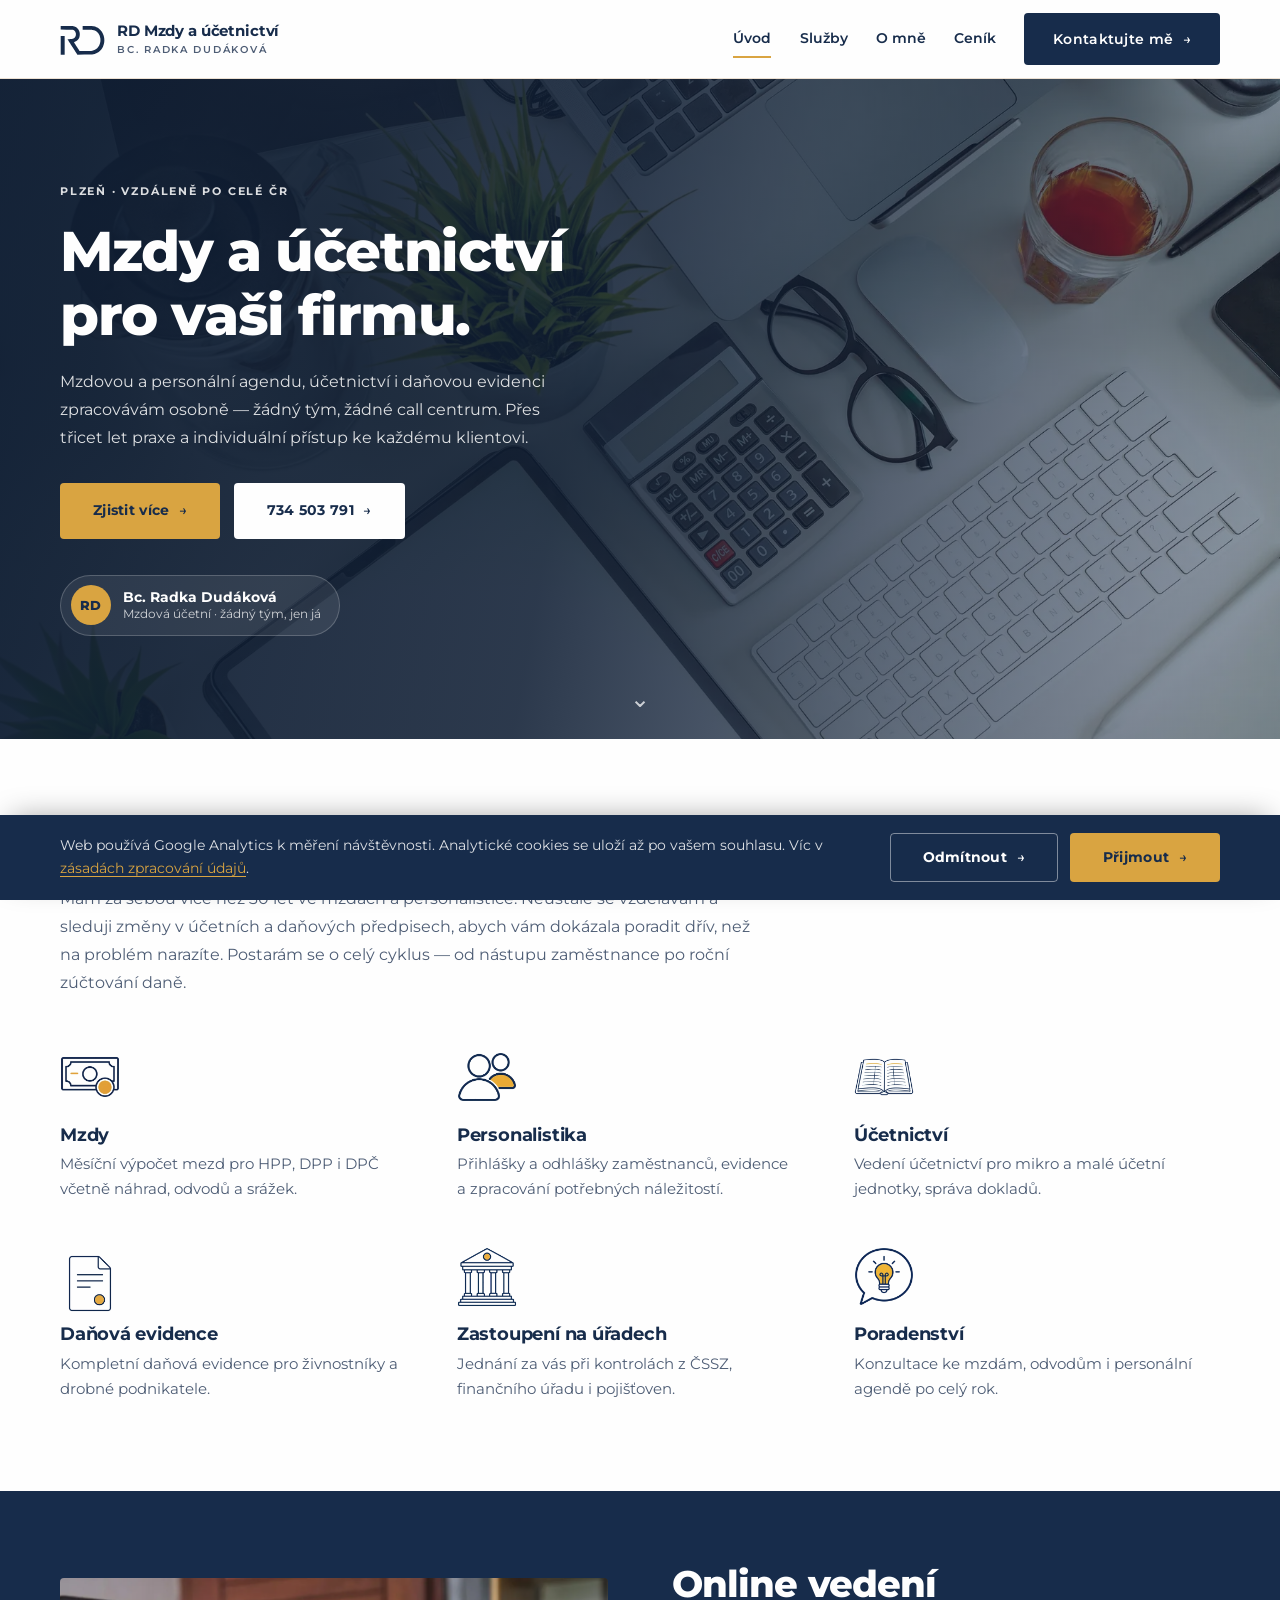
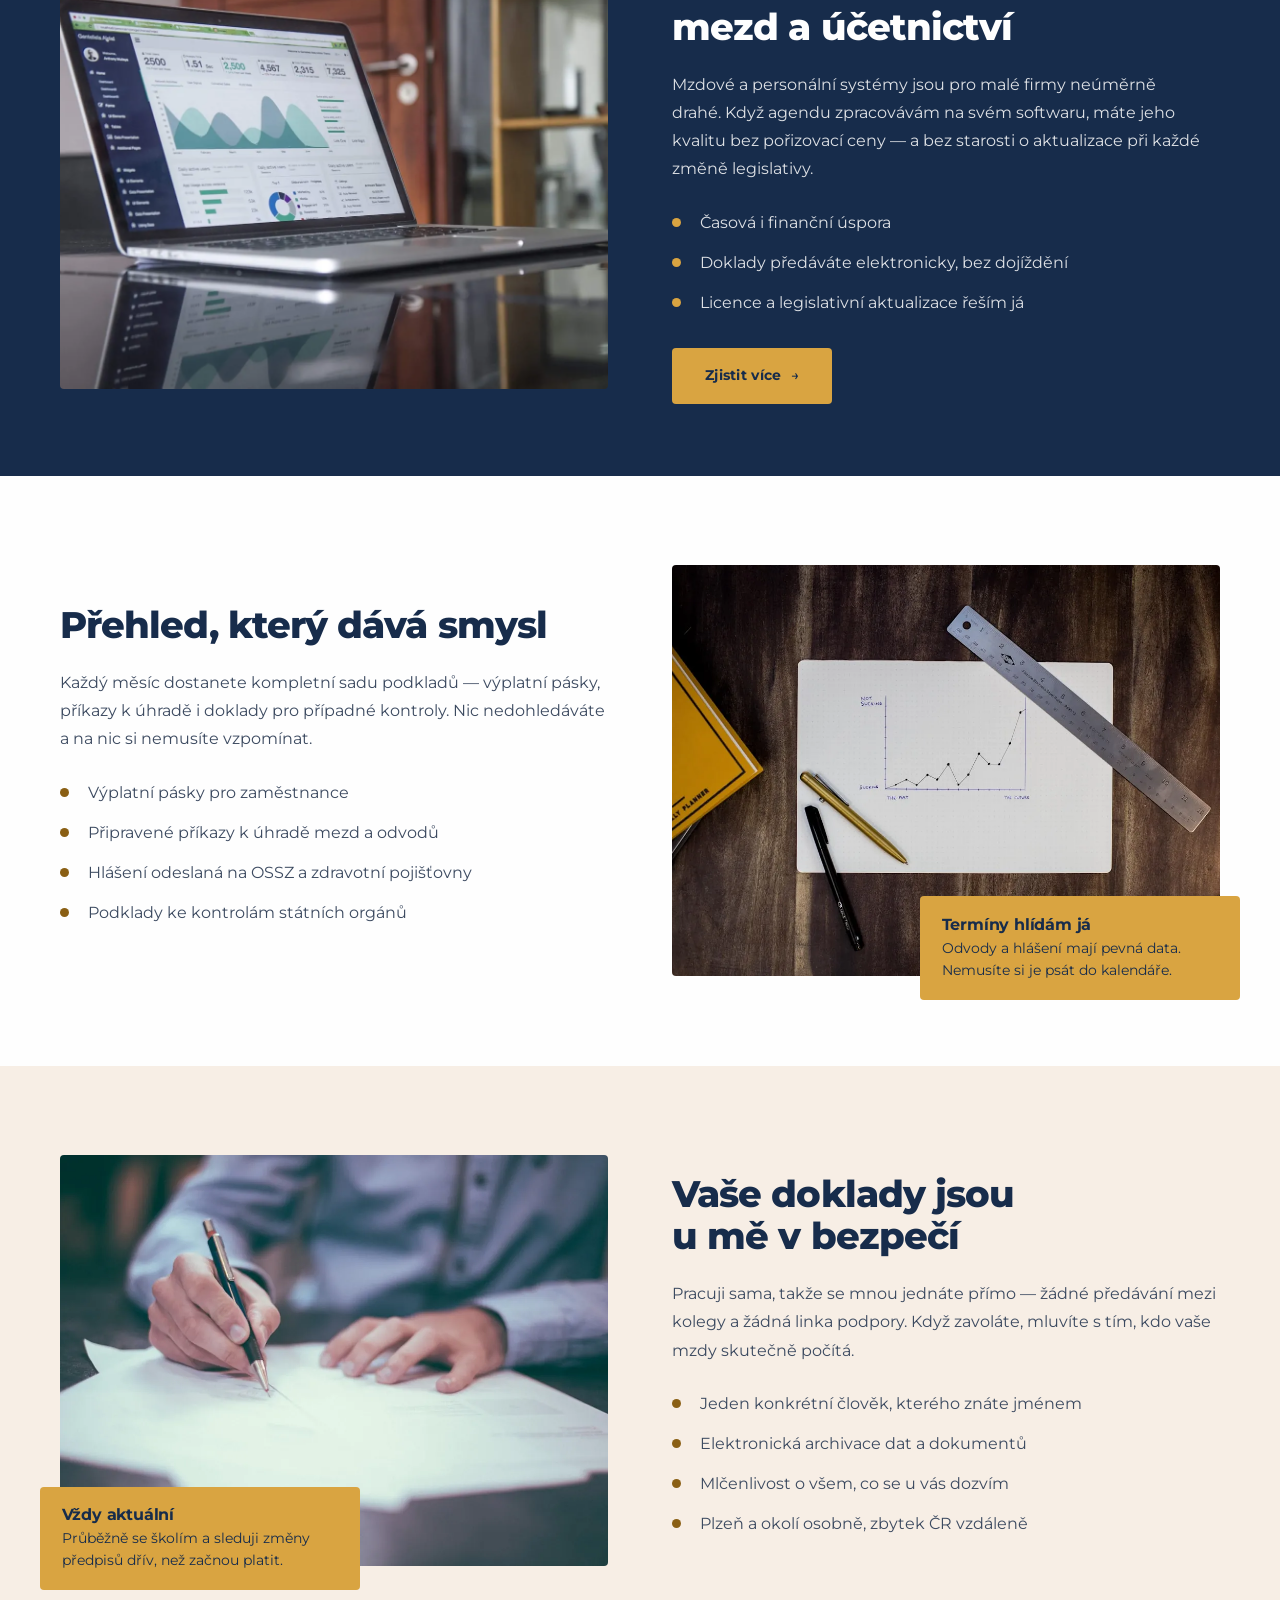
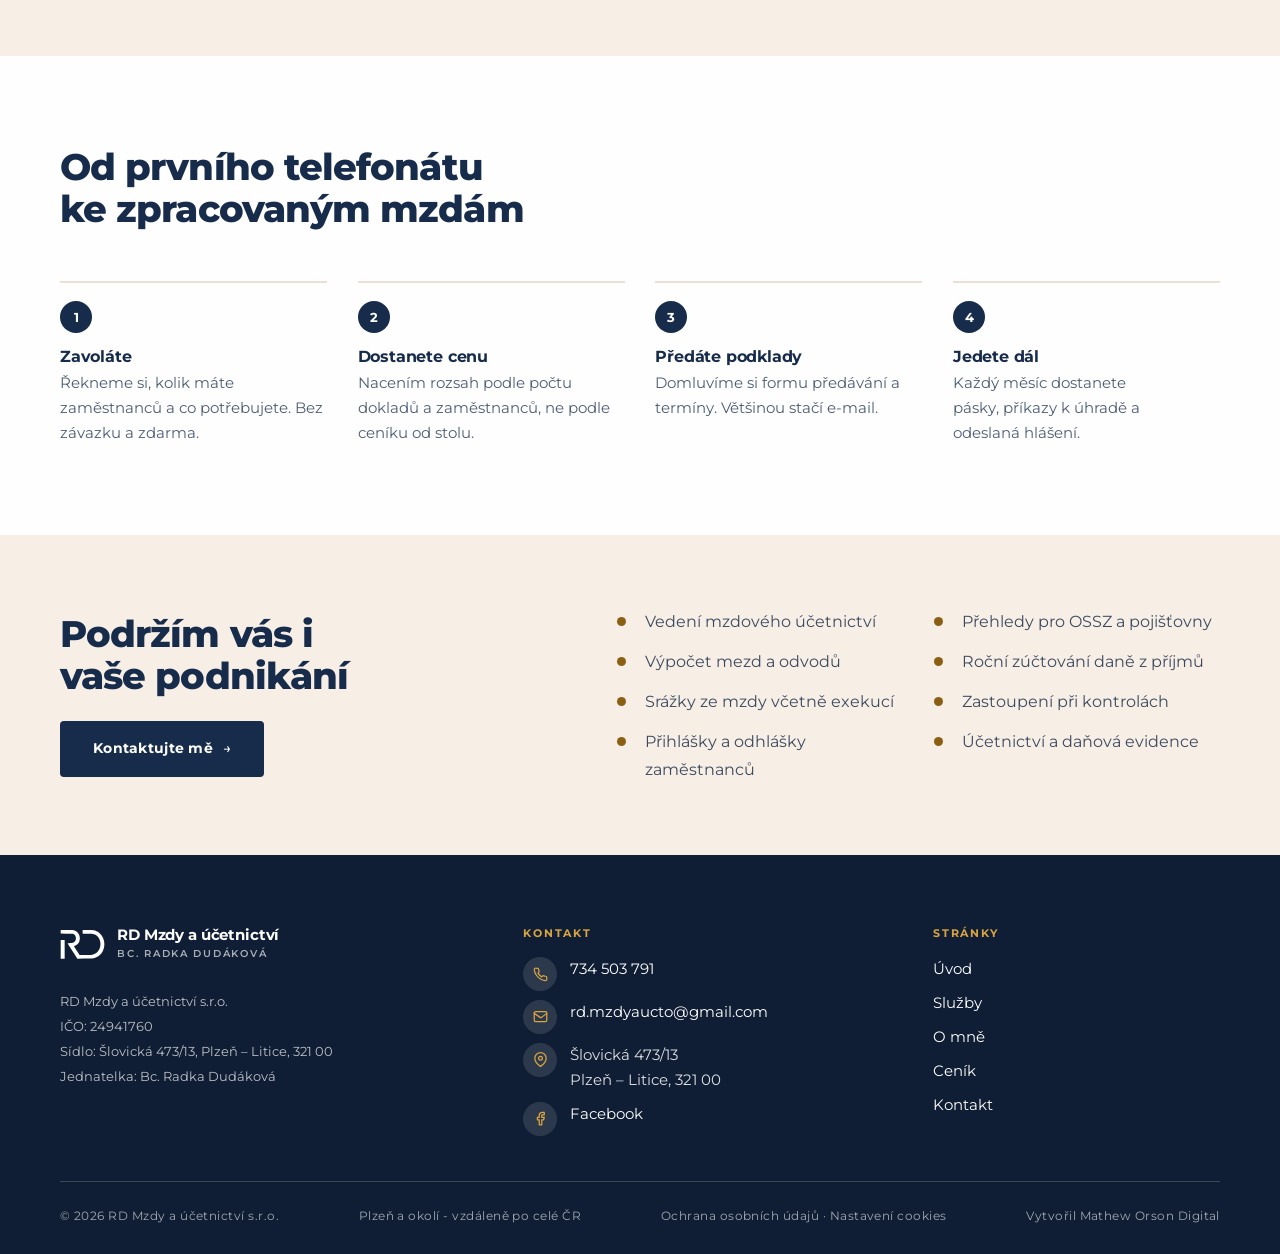
==== commit 9e091421: "test: testing git repo" ====
--- a/index.html
+++ b/index.html
@@ -1,34 +1,39 @@
 <!DOCTYPE html>
 <html lang="cs">
+
 <head>
-<meta charset="utf-8">
-<meta name="viewport" content="width=device-width, initial-scale=1">
-<title>Mzdy a účetnictví pro malé firmy | RD Mzdy a účetnictví, Plzeň</title>
-<meta name="description" content="Zpracování mezd, personalistika a účetnictví pro malé firmy v Plzni a okolí. Přes 30 let praxe, vzdálené vedení mezd, úvodní konzultace zdarma.">
-<link rel="canonical" href="https://rdmzdyaucto.cz/">
-<meta property="og:type" content="website">
-<meta property="og:locale" content="cs_CZ">
-<meta property="og:site_name" content="RD Mzdy a účetnictví s.r.o.">
-<meta property="og:title" content="Mzdy a účetnictví pro malé firmy | RD Mzdy a účetnictví">
-<meta property="og:description" content="Zpracování mezd, personalistika a účetnictví pro malé firmy v Plzni a okolí. Přes 30 let praxe.">
-<meta property="og:url" content="https://rdmzdyaucto.cz/">
-<meta property="og:image" content="https://rdmzdyaucto.cz/assets/img/og-image.png">
-<meta property="og:image:width" content="1200">
-<meta property="og:image:height" content="630">
-<meta property="og:image:alt" content="RD Mzdy a účetnictví — Bc. Radka Dudáková, Plzeň">
-<meta name="twitter:card" content="summary_large_image">
-<meta name="twitter:title" content="RD Mzdy a účetnictví">
-<meta name="twitter:description" content="Mzdová a personální agenda, účetnictví. Plzeň — Bc. Radka Dudáková.">
-<meta name="twitter:image" content="https://rdmzdyaucto.cz/assets/img/og-image.png">
-<link rel="icon" href="/assets/img/favicon.svg" type="image/svg+xml">
-<link rel="icon" href="/assets/img/favicon-32.png" sizes="32x32" type="image/png">
-<link rel="icon" href="/assets/img/favicon-192.png" sizes="192x192" type="image/png">
-<link rel="apple-touch-icon" href="/assets/img/apple-touch-icon.png">
-<link rel="preconnect" href="https://fonts.googleapis.com">
-<link rel="preconnect" href="https://fonts.gstatic.com" crossorigin>
-<link href="https://fonts.googleapis.com/css2?family=Montserrat:ital,wght@0,400;0,500;0,600;0,700;0,800;1,400&display=swap" rel="stylesheet">
-<link rel="stylesheet" href="/assets/css/style.css">
-<script type="application/ld+json">
+  <meta charset="utf-8">
+  <meta name="viewport" content="width=device-width, initial-scale=1">
+  <title>Mzdy a účetnictví pro malé firmy | RD Mzdy a účetnictví, Plzeň</title>
+  <meta name="description"
+    content="Zpracování mezd, personalistika a účetnictví pro malé firmy v Plzni a okolí. Přes 30 let praxe, vzdálené vedení mezd, úvodní konzultace zdarma.">
+  <link rel="canonical" href="https://rdmzdyaucto.cz/">
+  <meta property="og:type" content="website">
+  <meta property="og:locale" content="cs_CZ">
+  <meta property="og:site_name" content="RD Mzdy a účetnictví s.r.o.">
+  <meta property="og:title" content="Mzdy a účetnictví pro malé firmy | RD Mzdy a účetnictví">
+  <meta property="og:description"
+    content="Zpracování mezd, personalistika a účetnictví pro malé firmy v Plzni a okolí. Přes 30 let praxe.">
+  <meta property="og:url" content="https://rdmzdyaucto.cz/">
+  <meta property="og:image" content="https://rdmzdyaucto.cz/assets/img/og-image.png">
+  <meta property="og:image:width" content="1200">
+  <meta property="og:image:height" content="630">
+  <meta property="og:image:alt" content="RD Mzdy a účetnictví — Bc. Radka Dudáková, Plzeň">
+  <meta name="twitter:card" content="summary_large_image">
+  <meta name="twitter:title" content="RD Mzdy a účetnictví">
+  <meta name="twitter:description" content="Mzdová a personální agenda, účetnictví. Plzeň — Bc. Radka Dudáková.">
+  <meta name="twitter:image" content="https://rdmzdyaucto.cz/assets/img/og-image.png">
+  <link rel="icon" href="/assets/img/favicon.svg" type="image/svg+xml">
+  <link rel="icon" href="/assets/img/favicon-32.png" sizes="32x32" type="image/png">
+  <link rel="icon" href="/assets/img/favicon-192.png" sizes="192x192" type="image/png">
+  <link rel="apple-touch-icon" href="/assets/img/apple-touch-icon.png">
+  <link rel="preconnect" href="https://fonts.googleapis.com">
+  <link rel="preconnect" href="https://fonts.gstatic.com" crossorigin>
+  <link
+    href="https://fonts.googleapis.com/css2?family=Montserrat:ital,wght@0,400;0,500;0,600;0,700;0,800;1,400&display=swap"
+    rel="stylesheet">
+  <link rel="stylesheet" href="/assets/css/style.css">
+  <script type="application/ld+json">
 {
   "@context": "https://schema.org",
   "@type": "AccountingService",
@@ -48,265 +53,313 @@
   }
 }
 </script>
-<script src="/assets/js/consent.js" defer></script>
+  <script src="/assets/js/consent.js" defer></script>
 </head>
+
 <body>
-<a class="skip-link" href="#main">Přeskočit na obsah</a>
-
-<header class="site-header">
-  <div class="wrap">
-    <a class="logo" href="/" aria-label="RD Mzdy a účetnictví — úvodní stránka">
-      <svg viewBox="22 28 170 120" aria-hidden="true"><g fill="currentColor"><path d="M24.61 109.28l0-34.67 7.32 0 7.32 0 0 34.67 0 34.67-7.32 0-7.32 0 0-34.67z"/><path d="M83.48 139.73c-4.47-6.99-11.19-17.48-14.20-22.15-4.16-6.48-15.06-23.48-17.77-27.75-0.94-1.45-1.70-2.75-1.70-2.87 0-0.18 1.37-0.23 5.33-0.23 9.84-0.02 13.01-0.45 16.64-2.25 3.24-1.60 5.63-3.98 7.23-7.23 1.45-2.93 1.74-4.28 1.74-8.50 0.02-3.24-0.02-3.79-0.45-5.23-0.96-3.38-3.14-6.74-5.57-8.57-1.52-1.15-3.91-2.27-6-2.83-1.64-0.43-1.68-0.43-22.93-0.55l-21.29-0.10 0-2.25c0.02-1.23 0.04-4.30 0.06-6.80l0.04-4.55 21.93 0.08c23.57 0.08 22.27 0.02 26.41 1.09 6.37 1.64 12.54 5.76 16.43 10.96 5.84 7.81 7.54 19.24 4.34 29.30-1.27 3.96-3.42 7.54-6.41 10.63-2.99 3.11-6.25 5.29-10.02 6.78-0.57 0.21-1.27 0.53-1.60 0.66-0.31 0.14-0.92 0.31-1.31 0.39-0.86 0.14-0.90 0.29-0.31 1.25 0.76 1.27 12.23 19.10 16.21 25.27l3.91 6 20.16 0c21.48 0 22.50-0.04 27.09-1 7.03-1.45 13.20-4.59 17.97-9.12 3.46-3.28 5.63-6.25 7.79-10.68 2.25-4.55 3.61-9.39 4.12-14.65 0.29-2.95 0.12-9.30-0.31-11.82-2.15-12.77-9.32-22.79-19.86-27.83-2.85-1.35-5.14-2.11-8.16-2.71-4.18-0.82-5.90-0.90-22.01-0.90l-15.29 0 0-6.86 0-6.84 17.05 0.08c18.20 0.08 18.05 0.08 23.52 1.13 7.21 1.39 14.59 4.69 20.18 9.02 7.97 6.17 14 15.27 17.11 25.74 1.78 6 2.52 11.74 2.36 18.14-0.23 9.04-1.86 15.96-5.51 23.40-5.08 10.37-12.32 17.77-22.21 22.73-5.39 2.70-10.64 4.26-17.79 5.27-2.91 0.41-3.52 0.43-28.57 0.49l-25.61 0.08-2.71-4.24z"/></g></svg>
-      <span class="logo-name">RD Mzdy a účetnictví<span>Bc. Radka Dudáková</span></span>
-    </a>
-    <button class="nav-toggle" aria-expanded="false" aria-controls="nav">Menu</button>
-    <nav class="nav" id="nav" aria-label="Hlavní navigace">
-      <a href="/" aria-current="page">Úvod</a>
-      <a href="/sluzby">Služby</a>
-      <a href="/o-mne">O mně</a>
-      <a href="/cenik">Ceník</a>
-      <a class="btn btn-primary" href="/kontakt">Kontaktujte mě</a>
-    </nav>
-  </div>
-</header>
-
-<main id="main">
-
-  <section class="hero">
-    <img class="hero-bg" src="/assets/img/hero-kalkulacka.webp" width="1800" height="1201" fetchpriority="high" decoding="async" alt="">
+  <a class="skip-link" href="#main">Přeskočit na obsah</a>
+
+  <header class="site-header">
     <div class="wrap">
-      <p class="hero-eyebrow">Plzeň · vzdáleně po celé ČR</p>
-      <h1>Mzdy a účetnictví pro vaši firmu.</h1>
-      <p>Mzdovou a personální agendu, účetnictví i daňovou evidenci zpracovávám osobně — žádný tým, žádné call centrum. Přes třicet let praxe a individuální přístup ke každému klientovi.</p>
-      <div class="hero-actions">
-        <a class="btn btn-gold" href="/sluzby">Zjistit více</a>
-        <a class="btn btn-light" href="tel:+420734503791">734 503 791</a>
-      </div>
-      <a class="hero-person" href="/o-mne">
-        <span class="hero-person-avatar" aria-hidden="true">RD</span>
-        <span class="hero-person-info">
-          <strong>Bc. Radka Dudáková</strong>
-          <span>Mzdová účetní · žádný tým, jen já</span>
-        </span>
+      <a class="logo" href="/" aria-label="RD Mzdy a účetnictví — úvodní stránka">
+        <svg viewBox="22 28 170 120" aria-hidden="true">
+          <g fill="currentColor">
+            <path d="M24.61 109.28l0-34.67 7.32 0 7.32 0 0 34.67 0 34.67-7.32 0-7.32 0 0-34.67z" />
+            <path
+              d="M83.48 139.73c-4.47-6.99-11.19-17.48-14.20-22.15-4.16-6.48-15.06-23.48-17.77-27.75-0.94-1.45-1.70-2.75-1.70-2.87 0-0.18 1.37-0.23 5.33-0.23 9.84-0.02 13.01-0.45 16.64-2.25 3.24-1.60 5.63-3.98 7.23-7.23 1.45-2.93 1.74-4.28 1.74-8.50 0.02-3.24-0.02-3.79-0.45-5.23-0.96-3.38-3.14-6.74-5.57-8.57-1.52-1.15-3.91-2.27-6-2.83-1.64-0.43-1.68-0.43-22.93-0.55l-21.29-0.10 0-2.25c0.02-1.23 0.04-4.30 0.06-6.80l0.04-4.55 21.93 0.08c23.57 0.08 22.27 0.02 26.41 1.09 6.37 1.64 12.54 5.76 16.43 10.96 5.84 7.81 7.54 19.24 4.34 29.30-1.27 3.96-3.42 7.54-6.41 10.63-2.99 3.11-6.25 5.29-10.02 6.78-0.57 0.21-1.27 0.53-1.60 0.66-0.31 0.14-0.92 0.31-1.31 0.39-0.86 0.14-0.90 0.29-0.31 1.25 0.76 1.27 12.23 19.10 16.21 25.27l3.91 6 20.16 0c21.48 0 22.50-0.04 27.09-1 7.03-1.45 13.20-4.59 17.97-9.12 3.46-3.28 5.63-6.25 7.79-10.68 2.25-4.55 3.61-9.39 4.12-14.65 0.29-2.95 0.12-9.30-0.31-11.82-2.15-12.77-9.32-22.79-19.86-27.83-2.85-1.35-5.14-2.11-8.16-2.71-4.18-0.82-5.90-0.90-22.01-0.90l-15.29 0 0-6.86 0-6.84 17.05 0.08c18.20 0.08 18.05 0.08 23.52 1.13 7.21 1.39 14.59 4.69 20.18 9.02 7.97 6.17 14 15.27 17.11 25.74 1.78 6 2.52 11.74 2.36 18.14-0.23 9.04-1.86 15.96-5.51 23.40-5.08 10.37-12.32 17.77-22.21 22.73-5.39 2.70-10.64 4.26-17.79 5.27-2.91 0.41-3.52 0.43-28.57 0.49l-25.61 0.08-2.71-4.24z" />
+          </g>
+        </svg>
+        <span class="logo-name">RD Mzdy a účetnictví<span>Bc. Radka Dudáková</span></span>
       </a>
+      <button class="nav-toggle" aria-expanded="false" aria-controls="nav">Menu</button>
+      <nav class="nav" id="nav" aria-label="Hlavní navigace">
+        <a href="/" aria-current="page">Úvod</a>
+        <a href="/sluzby">Služby</a>
+        <a href="/o-mne">O mně</a>
+        <a href="/cenik">Ceník</a>
+        <a class="btn btn-primary" href="/kontakt">Kontaktujte mě</a>
+      </nav>
     </div>
-    <a class="hero-scroll" href="#pomuzeme" aria-label="Přejít na obsah">⌄</a>
-  </section>
-
-  <section class="section" id="pomuzeme">
-    <div class="wrap">
-      <div class="section-head">
-        <h2>S čím vám pomůžu?</h2>
-        <p>Mám za sebou více než 30 let ve mzdách a personalistice. Neustále se vzdělávám a sleduji změny v účetních a daňových předpisech, abych vám dokázala poradit dřív, než na problém narazíte. Postarám se o celý cyklus — od nástupu zaměstnance po roční zúčtování daně.</p>
-      </div>
-
-      <div class="icon-grid reveal">
-        <article class="icon-item">
-          <div class="icon-badge"><img src="/assets/img/illustrations/icon_mzdy_deliverable.webp" width="220" height="156" loading="lazy" decoding="async" alt=""></div>
-          <h3>Mzdy</h3>
-          <p>Měsíční výpočet mezd pro HPP, DPP i DPČ včetně náhrad, odvodů a srážek.</p>
-        </article>
-
-        <article class="icon-item">
-          <div class="icon-badge"><img src="/assets/img/illustrations/icon_personalistika_deliverable.webp" width="220" height="183" loading="lazy" decoding="async" alt=""></div>
-          <h3>Personalistika</h3>
-          <p>Přihlášky a odhlášky zaměstnanců, evidence a zpracování potřebných náležitostí.</p>
-        </article>
-
-        <article class="icon-item">
-          <div class="icon-badge"><img src="/assets/img/illustrations/icon_ucetnictvi_deliverable.webp" width="220" height="142" loading="lazy" decoding="async" alt=""></div>
-          <h3>Účetnictví</h3>
-          <p>Vedení účetnictví pro mikro a malé účetní jednotky, správa dokladů.</p>
-        </article>
-
-        <article class="icon-item">
-          <div class="icon-badge icon-badge-tight"><img src="/assets/img/illustrations/icon_danova_evidence_deliverable.webp" width="169" height="220" loading="lazy" decoding="async" alt=""></div>
-          <h3>Daňová evidence</h3>
-          <p>Kompletní daňová evidence pro živnostníky a drobné podnikatele.</p>
-        </article>
-
-        <article class="icon-item">
-          <div class="icon-badge"><img src="/assets/img/illustrations/icon_zastoupeni_na_uradech_deliverable.webp" width="219" height="220" loading="lazy" decoding="async" alt=""></div>
-          <h3>Zastoupení na úřadech</h3>
-          <p>Jednání za vás při kontrolách z ČSSZ, finančního úřadu i pojišťoven.</p>
-        </article>
-
-        <article class="icon-item">
-          <div class="icon-badge"><img src="/assets/img/illustrations/icon_poradenstvi_deliverable.webp" width="220" height="218" loading="lazy" decoding="async" alt=""></div>
-          <h3>Poradenství</h3>
-          <p>Konzultace ke mzdám, odvodům i personální agendě po celý rok.</p>
-        </article>
-      </div>
-    </div>
-  </section>
-
-  <section class="band">
-    <div class="wrap band-inner">
-      <figure class="band-media reveal">
-        <img src="/assets/img/software-grafy.webp" width="1200" height="855" loading="lazy" decoding="async" alt="Notebook s otevřeným účetním systémem a přehledovými grafy">
-      </figure>
-      <div class="reveal">
-        <h2>Online vedení mezd a účetnictví</h2>
-        <p>Mzdové a personální systémy jsou pro malé firmy neúměrně drahé. Když agendu zpracovávám na svém softwaru, máte jeho kvalitu bez pořizovací ceny — a bez starosti o aktualizace při každé změně legislativy.</p>
-        <ul class="checklist">
-          <li>Časová i finanční úspora</li>
-          <li>Doklady předáváte elektronicky, bez dojíždění</li>
-          <li>Licence a legislativní aktualizace řeším já</li>
-        </ul>
+  </header>
+
+  <main id="main">
+
+    <section class="hero">
+      <img class="hero-bg" src="/assets/img/hero-kalkulacka.webp" width="1800" height="1201" fetchpriority="high"
+        decoding="async" alt="">
+      <div class="wrap">
+        <p class="hero-eyebrow">Plzeň · vzdáleně po celé ČR</p>
+        <h1>Mzdy a účetnictví pro vaši firmu.</h1>
+        <p>Mzdovou a personální agendu, účetnictví i daňovou evidenci zpracovávám osobně — žádný tým, žádné call
+          centrum. Přes třicet let praxe a individuální přístup ke každému klientovi.</p>
         <div class="hero-actions">
           <a class="btn btn-gold" href="/sluzby">Zjistit více</a>
-        </div>
-      </div>
-    </div>
-  </section>
-
-  <section class="section">
-    <div class="wrap split">
-      <div class="reveal">
-        <h2>Přehled, který dává smysl</h2>
-        <p>Každý měsíc dostanete kompletní sadu podkladů — výplatní pásky, příkazy k úhradě i doklady pro případné kontroly. Nic nedohledáváte a na nic si nemusíte vzpomínat.</p>
-        <ul class="checklist">
-          <li>Výplatní pásky pro zaměstnance</li>
-          <li>Připravené příkazy k úhradě mezd a odvodů</li>
-          <li>Hlášení odeslaná na OSSZ a zdravotní pojišťovny</li>
-          <li>Podklady ke kontrolám státních orgánů</li>
-        </ul>
-      </div>
-      <figure class="split-media reveal">
-        <img src="/assets/img/grafy-blok.webp" width="1200" height="800" loading="lazy" decoding="async" alt="Zápisník s ručně kresleným grafem vývoje nákladů a pravítkem">
-        <div class="float-card">
-          <h3>Termíny hlídám já</h3>
-          <p>Odvody a hlášení mají pevná data. Nemusíte si je psát do kalendáře.</p>
-        </div>
-      </figure>
-    </div>
-  </section>
-
-  <section class="section section-tinted">
-    <div class="wrap split">
-      <figure class="split-media reveal">
-        <img src="/assets/img/dokumenty.webp" width="1200" height="801" loading="lazy" decoding="async" alt="Podepisování smluvních dokumentů u pracovního stolu">
-        <div class="float-card float-card-left">
-          <h3>Vždy aktuální</h3>
-          <p>Průběžně se školím a sleduji změny předpisů dřív, než začnou platit.</p>
-        </div>
-      </figure>
-      <div class="reveal">
-        <h2>Vaše doklady jsou u mě v bezpečí</h2>
-        <p>Pracuji sama, takže se mnou jednáte přímo — žádné předávání mezi kolegy a žádná linka podpory. Když zavoláte, mluvíte s tím, kdo vaše mzdy skutečně počítá.</p>
-        <ul class="checklist">
-          <li>Jeden konkrétní člověk, kterého znáte jménem</li>
-          <li>Elektronická archivace dat a dokumentů</li>
-          <li>Mlčenlivost o všem, co se u vás dozvím</li>
-          <li>Plzeň a okolí osobně, zbytek ČR vzdáleně</li>
-        </ul>
-      </div>
-    </div>
-  </section>
-
-  <section class="section">
-    <div class="wrap">
-      <div class="section-head">
-        <h2>Od prvního telefonátu ke zpracovaným mzdám</h2>
-      </div>
-      <ol class="steps reveal">
-        <li>
-          <h3>Zavoláte</h3>
-          <p>Řekneme si, kolik máte zaměstnanců a co potřebujete. Bez závazku a zdarma.</p>
-        </li>
-        <li>
-          <h3>Dostanete cenu</h3>
-          <p>Nacením rozsah podle počtu dokladů a zaměstnanců, ne podle ceníku od stolu.</p>
-        </li>
-        <li>
-          <h3>Předáte podklady</h3>
-          <p>Domluvíme si formu předávání a termíny. Většinou stačí e-mail.</p>
-        </li>
-        <li>
-          <h3>Jedete dál</h3>
-          <p>Každý měsíc dostanete pásky, příkazy k úhradě a odeslaná hlášení.</p>
-        </li>
-      </ol>
-    </div>
-  </section>
-
-  <section class="cta-band">
-    <div class="wrap">
-      <div>
-        <h2>Podržím vás i vaše podnikání</h2>
-        <a class="btn btn-primary" href="/kontakt">Kontaktujte mě</a>
-      </div>
-      <ul class="checklist checklist-cols">
-        <li>Vedení mzdového účetnictví</li>
-        <li>Výpočet mezd a odvodů</li>
-        <li>Srážky ze mzdy včetně exekucí</li>
-        <li>Přihlášky a odhlášky zaměstnanců</li>
-        <li>Přehledy pro OSSZ a pojišťovny</li>
-        <li>Roční zúčtování daně z příjmů</li>
-        <li>Zastoupení při kontrolách</li>
-        <li>Účetnictví a daňová evidence</li>
-      </ul>
-    </div>
-  </section>
-
-</main>
-
-<footer class="site-footer">
-  <div class="wrap">
-    <div class="footer-grid">
-      <div>
-        <a class="logo" href="/">
-          <svg viewBox="22 28 170 120" aria-hidden="true"><g fill="currentColor"><path d="M24.61 109.28l0-34.67 7.32 0 7.32 0 0 34.67 0 34.67-7.32 0-7.32 0 0-34.67z"/><path d="M83.48 139.73c-4.47-6.99-11.19-17.48-14.20-22.15-4.16-6.48-15.06-23.48-17.77-27.75-0.94-1.45-1.70-2.75-1.70-2.87 0-0.18 1.37-0.23 5.33-0.23 9.84-0.02 13.01-0.45 16.64-2.25 3.24-1.60 5.63-3.98 7.23-7.23 1.45-2.93 1.74-4.28 1.74-8.50 0.02-3.24-0.02-3.79-0.45-5.23-0.96-3.38-3.14-6.74-5.57-8.57-1.52-1.15-3.91-2.27-6-2.83-1.64-0.43-1.68-0.43-22.93-0.55l-21.29-0.10 0-2.25c0.02-1.23 0.04-4.30 0.06-6.80l0.04-4.55 21.93 0.08c23.57 0.08 22.27 0.02 26.41 1.09 6.37 1.64 12.54 5.76 16.43 10.96 5.84 7.81 7.54 19.24 4.34 29.30-1.27 3.96-3.42 7.54-6.41 10.63-2.99 3.11-6.25 5.29-10.02 6.78-0.57 0.21-1.27 0.53-1.60 0.66-0.31 0.14-0.92 0.31-1.31 0.39-0.86 0.14-0.90 0.29-0.31 1.25 0.76 1.27 12.23 19.10 16.21 25.27l3.91 6 20.16 0c21.48 0 22.50-0.04 27.09-1 7.03-1.45 13.20-4.59 17.97-9.12 3.46-3.28 5.63-6.25 7.79-10.68 2.25-4.55 3.61-9.39 4.12-14.65 0.29-2.95 0.12-9.30-0.31-11.82-2.15-12.77-9.32-22.79-19.86-27.83-2.85-1.35-5.14-2.11-8.16-2.71-4.18-0.82-5.90-0.90-22.01-0.90l-15.29 0 0-6.86 0-6.84 17.05 0.08c18.20 0.08 18.05 0.08 23.52 1.13 7.21 1.39 14.59 4.69 20.18 9.02 7.97 6.17 14 15.27 17.11 25.74 1.78 6 2.52 11.74 2.36 18.14-0.23 9.04-1.86 15.96-5.51 23.40-5.08 10.37-12.32 17.77-22.21 22.73-5.39 2.70-10.64 4.26-17.79 5.27-2.91 0.41-3.52 0.43-28.57 0.49l-25.61 0.08-2.71-4.24z"/></g></svg>
-          <span class="logo-name">RD Mzdy a účetnictví<span>Bc. Radka Dudáková</span></span>
+          <a class="btn btn-light" href="tel:+420734503791">734 503 791</a>
+        </div>
+        <a class="hero-person" href="/o-mne">
+          <span class="hero-person-avatar" aria-hidden="true">RD</span>
+          <span class="hero-person-info">
+            <strong>Bc. Radka Dudáková</strong>
+            <span>Mzdová účetní · žádný tým, jen já</span>
+          </span>
         </a>
-        <p class="footer-facts">
-          RD Mzdy a účetnictví s.r.o.<br>
-          IČO: 24941760<br>
-          Sídlo: Šlovická 473/13, Plzeň – Litice, 321 00<br>
-          Jednatelka: Bc. Radka Dudáková
-        </p>
-      </div>
-      <div>
-        <h4>Kontakt</h4>
-        <ul class="footer-contact">
+      </div>
+      <a class="hero-scroll" href="#pomuzeme" aria-label="Přejít na obsah">⌄</a>
+    </section>
+
+    <section class="section" id="pomuzeme">
+      <div class="wrap">
+        <div class="section-head">
+          <h2>S čím vám pomůžu?</h2>
+          <p>Mám za sebou více než 30 let ve mzdách a personalistice. Neustále se vzdělávám a sleduji změny v účetních a
+            daňových předpisech, abych vám dokázala poradit dřív, než na problém narazíte. Postarám se o celý cyklus —
+            od nástupu zaměstnance po roční zúčtování daně.</p>
+        </div>
+
+        <div class="icon-grid reveal">
+          <article class="icon-item">
+            <div class="icon-badge"><img src="/assets/img/illustrations/icon_mzdy_deliverable.webp" width="220"
+                height="156" loading="lazy" decoding="async" alt=""></div>
+            <h3>Mzdy</h3>
+            <p>Měsíční výpočet mezd pro HPP, DPP i DPČ včetně náhrad, odvodů a srážek.</p>
+          </article>
+
+          <article class="icon-item">
+            <div class="icon-badge"><img src="/assets/img/illustrations/icon_personalistika_deliverable.webp"
+                width="220" height="183" loading="lazy" decoding="async" alt=""></div>
+            <h3>Personalistika</h3>
+            <p>Přihlášky a odhlášky zaměstnanců, evidence a zpracování potřebných náležitostí.</p>
+          </article>
+
+          <article class="icon-item">
+            <div class="icon-badge"><img src="/assets/img/illustrations/icon_ucetnictvi_deliverable.webp" width="220"
+                height="142" loading="lazy" decoding="async" alt=""></div>
+            <h3>Účetnictví</h3>
+            <p>Vedení účetnictví pro mikro a malé účetní jednotky, správa dokladů.</p>
+          </article>
+
+          <article class="icon-item">
+            <div class="icon-badge icon-badge-tight"><img
+                src="/assets/img/illustrations/icon_danova_evidence_deliverable.webp" width="169" height="220"
+                loading="lazy" decoding="async" alt=""></div>
+            <h3>Daňová evidence</h3>
+            <p>Kompletní daňová evidence pro živnostníky a drobné podnikatele.</p>
+          </article>
+
+          <article class="icon-item">
+            <div class="icon-badge"><img src="/assets/img/illustrations/icon_zastoupeni_na_uradech_deliverable.webp"
+                width="219" height="220" loading="lazy" decoding="async" alt=""></div>
+            <h3>Zastoupení na úřadech</h3>
+            <p>Jednání za vás při kontrolách z ČSSZ, finančního úřadu i pojišťoven.</p>
+          </article>
+
+          <article class="icon-item">
+            <div class="icon-badge"><img src="/assets/img/illustrations/icon_poradenstvi_deliverable.webp" width="220"
+                height="218" loading="lazy" decoding="async" alt=""></div>
+            <h3>Poradenství</h3>
+            <p>Konzultace ke mzdám, odvodům i personální agendě po celý rok.</p>
+          </article>
+        </div>
+      </div>
+    </section>
+
+    <section class="band">
+      <div class="wrap band-inner">
+        <figure class="band-media reveal">
+          <img src="/assets/img/software-grafy.webp" width="1200" height="855" loading="lazy" decoding="async"
+            alt="Notebook s otevřeným účetním systémem a přehledovými grafy">
+        </figure>
+        <div class="reveal">
+          <h2>Online vedení mezd a účetnictví</h2>
+          <p>Mzdové a personální systémy jsou pro malé firmy neúměrně drahé. Když agendu zpracovávám na svém softwaru,
+            máte jeho kvalitu bez pořizovací ceny — a bez starosti o aktualizace při každé změně legislativy.</p>
+          <ul class="checklist">
+            <li>Časová i finanční úspora</li>
+            <li>Doklady předáváte elektronicky, bez dojíždění</li>
+            <li>Licence a legislativní aktualizace řeším já</li>
+          </ul>
+          <div class="hero-actions">
+            <a class="btn btn-gold" href="/sluzby">Zjistit více</a>
+          </div>
+        </div>
+      </div>
+    </section>
+
+    <section class="section">
+      <div class="wrap split">
+        <div class="reveal">
+          <h2>Přehled, který dává smysl</h2>
+          <p>Každý měsíc dostanete kompletní sadu podkladů — výplatní pásky, příkazy k úhradě i doklady pro případné
+            kontroly. Nic nedohledáváte a na nic si nemusíte vzpomínat.</p>
+          <ul class="checklist">
+            <li>Výplatní pásky pro zaměstnance</li>
+            <li>Připravené příkazy k úhradě mezd a odvodů</li>
+            <li>Hlášení odeslaná na OSSZ a zdravotní pojišťovny</li>
+            <li>Podklady ke kontrolám státních orgánů</li>
+          </ul>
+        </div>
+        <figure class="split-media reveal">
+          <img src="/assets/img/grafy-blok.webp" width="1200" height="800" loading="lazy" decoding="async"
+            alt="Zápisník s ručně kresleným grafem vývoje nákladů a pravítkem">
+          <div class="float-card">
+            <h3>Termíny hlídám já</h3>
+            <p>Odvody a hlášení mají pevná data. Nemusíte si je psát do kalendáře.</p>
+          </div>
+        </figure>
+      </div>
+    </section>
+
+    <section class="section section-tinted">
+      <div class="wrap split">
+        <figure class="split-media reveal">
+          <img src="/assets/img/dokumenty.webp" width="1200" height="801" loading="lazy" decoding="async"
+            alt="Podepisování smluvních dokumentů u pracovního stolu">
+          <div class="float-card float-card-left">
+            <h3>Vždy aktuální</h3>
+            <p>Průběžně se školím a sleduji změny předpisů dřív, než začnou platit.</p>
+          </div>
+        </figure>
+        <div class="reveal">
+          <h2>Vaše doklady jsou u mě v bezpečí</h2>
+          <p>Pracuji sama, takže se mnou jednáte přímo — žádné předávání mezi kolegy a žádná linka podpory. Když
+            zavoláte, mluvíte s tím, kdo vaše mzdy skutečně počítá.</p>
+          <ul class="checklist">
+            <li>Jeden konkrétní člověk, kterého znáte jménem</li>
+            <li>Elektronická archivace dat a dokumentů</li>
+            <li>Mlčenlivost o všem, co se u vás dozvím</li>
+            <li>Plzeň a okolí osobně, zbytek ČR vzdáleně</li>
+          </ul>
+        </div>
+      </div>
+    </section>
+
+    <section class="section">
+      <div class="wrap">
+        <div class="section-head">
+          <h2>Od prvního telefonátu ke zpracovaným mzdám</h2>
+        </div>
+        <ol class="steps reveal">
           <li>
-            <span class="contact-icon" aria-hidden="true"><svg viewBox="0 0 24 24" fill="none" stroke="currentColor" stroke-width="2" stroke-linecap="round" stroke-linejoin="round"><path d="M22 16.9v3a2 2 0 0 1-2.2 2 19.8 19.8 0 0 1-8.6-3.1 19.5 19.5 0 0 1-6-6A19.8 19.8 0 0 1 2 4.2 2 2 0 0 1 4 2h3a2 2 0 0 1 2 1.7c.1 1 .4 1.9.7 2.8a2 2 0 0 1-.5 2.1L8 9.8a16 16 0 0 0 6 6l1.2-1.2a2 2 0 0 1 2.1-.5c.9.3 1.8.6 2.8.7a2 2 0 0 1 1.9 2.1z"/></svg></span>
-            <span><a href="tel:+420734503791">734 503 791</a></span>
+            <h3>Zavoláte</h3>
+            <p>Řekneme si, kolik máte zaměstnanců a co potřebujete. Bez závazku a zdarma.</p>
           </li>
           <li>
-            <span class="contact-icon" aria-hidden="true"><svg viewBox="0 0 24 24" fill="none" stroke="currentColor" stroke-width="2" stroke-linecap="round" stroke-linejoin="round"><rect x="2" y="4" width="20" height="16" rx="2"/><path d="m2 7 9.4 6.4a2 2 0 0 0 2.2 0L22 7"/></svg></span>
-            <span><a href="mailto:rd.mzdyaucto@gmail.com">rd.mzdyaucto@gmail.com</a></span>
+            <h3>Dostanete cenu</h3>
+            <p>Nacením rozsah podle počtu dokladů a zaměstnanců, ne podle ceníku od stolu.</p>
           </li>
           <li>
-            <span class="contact-icon" aria-hidden="true"><svg viewBox="0 0 24 24" fill="none" stroke="currentColor" stroke-width="2" stroke-linecap="round" stroke-linejoin="round"><path d="M21 10c0 7-9 13-9 13s-9-6-9-13a9 9 0 0 1 18 0z"/><circle cx="12" cy="10" r="3"/></svg></span>
-            <span>Šlovická 473/13<br>Plzeň – Litice, 321 00</span>
+            <h3>Předáte podklady</h3>
+            <p>Domluvíme si formu předávání a termíny. Většinou stačí e-mail.</p>
           </li>
           <li>
-            <span class="contact-icon" aria-hidden="true"><svg viewBox="0 0 24 24" fill="none" stroke="currentColor" stroke-width="2" stroke-linecap="round" stroke-linejoin="round"><path d="M18 2h-3a5 5 0 0 0-5 5v3H7v4h3v8h4v-8h3l1-4h-4V7a1 1 0 0 1 1-1h3z"/></svg></span>
-            <span><a href="https://www.facebook.com/profile.php?id=61589592577464" rel="noopener">Facebook</a></span>
+            <h3>Jedete dál</h3>
+            <p>Každý měsíc dostanete pásky, příkazy k úhradě a odeslaná hlášení.</p>
           </li>
+        </ol>
+      </div>
+    </section>
+
+    <section class="cta-band">
+      <div class="wrap">
+        <div>
+          <h2>Podržím vás i vaše podnikání</h2>
+          <a class="btn btn-primary" href="/kontakt">Kontaktujte mě</a>
+        </div>
+        <ul class="checklist checklist-cols">
+          <li>Vedení mzdového účetnictví</li>
+          <li>Výpočet mezd a odvodů</li>
+          <li>Srážky ze mzdy včetně exekucí</li>
+          <li>Přihlášky a odhlášky zaměstnanců</li>
+          <li>Přehledy pro OSSZ a pojišťovny</li>
+          <li>Roční zúčtování daně z příjmů</li>
+          <li>Zastoupení při kontrolách</li>
+          <li>Účetnictví a daňová evidence</li>
         </ul>
       </div>
-      <div>
-        <h4>Stránky</h4>
-        <ul>
-          <li><a href="/">Úvod</a></li>
-          <li><a href="/sluzby">Služby</a></li>
-          <li><a href="/o-mne">O mně</a></li>
-          <li><a href="/cenik">Ceník</a></li>
-          <li><a href="/kontakt">Kontakt</a></li>
-        </ul>
+    </section>
+
+  </main>
+
+  <footer class="site-footer">
+    <div class="wrap">
+      <div class="footer-grid">
+        <div>
+          <a class="logo" href="/">
+            <svg viewBox="22 28 170 120" aria-hidden="true">
+              <g fill="currentColor">
+                <path d="M24.61 109.28l0-34.67 7.32 0 7.32 0 0 34.67 0 34.67-7.32 0-7.32 0 0-34.67z" />
+                <path
+                  d="M83.48 139.73c-4.47-6.99-11.19-17.48-14.20-22.15-4.16-6.48-15.06-23.48-17.77-27.75-0.94-1.45-1.70-2.75-1.70-2.87 0-0.18 1.37-0.23 5.33-0.23 9.84-0.02 13.01-0.45 16.64-2.25 3.24-1.60 5.63-3.98 7.23-7.23 1.45-2.93 1.74-4.28 1.74-8.50 0.02-3.24-0.02-3.79-0.45-5.23-0.96-3.38-3.14-6.74-5.57-8.57-1.52-1.15-3.91-2.27-6-2.83-1.64-0.43-1.68-0.43-22.93-0.55l-21.29-0.10 0-2.25c0.02-1.23 0.04-4.30 0.06-6.80l0.04-4.55 21.93 0.08c23.57 0.08 22.27 0.02 26.41 1.09 6.37 1.64 12.54 5.76 16.43 10.96 5.84 7.81 7.54 19.24 4.34 29.30-1.27 3.96-3.42 7.54-6.41 10.63-2.99 3.11-6.25 5.29-10.02 6.78-0.57 0.21-1.27 0.53-1.60 0.66-0.31 0.14-0.92 0.31-1.31 0.39-0.86 0.14-0.90 0.29-0.31 1.25 0.76 1.27 12.23 19.10 16.21 25.27l3.91 6 20.16 0c21.48 0 22.50-0.04 27.09-1 7.03-1.45 13.20-4.59 17.97-9.12 3.46-3.28 5.63-6.25 7.79-10.68 2.25-4.55 3.61-9.39 4.12-14.65 0.29-2.95 0.12-9.30-0.31-11.82-2.15-12.77-9.32-22.79-19.86-27.83-2.85-1.35-5.14-2.11-8.16-2.71-4.18-0.82-5.90-0.90-22.01-0.90l-15.29 0 0-6.86 0-6.84 17.05 0.08c18.20 0.08 18.05 0.08 23.52 1.13 7.21 1.39 14.59 4.69 20.18 9.02 7.97 6.17 14 15.27 17.11 25.74 1.78 6 2.52 11.74 2.36 18.14-0.23 9.04-1.86 15.96-5.51 23.40-5.08 10.37-12.32 17.77-22.21 22.73-5.39 2.70-10.64 4.26-17.79 5.27-2.91 0.41-3.52 0.43-28.57 0.49l-25.61 0.08-2.71-4.24z" />
+              </g>
+            </svg>
+            <span class="logo-name">RD Mzdy a účetnictví<span>Bc. Radka Dudáková</span></span>
+          </a>
+          <p class="footer-facts">
+            RD Mzdy a účetnictví s.r.o.<br>
+            IČO: 24941760<br>
+            Sídlo: Šlovická 473/13, Plzeň – Litice, 321 00<br>
+            Jednatelka: Bc. Radka Dudáková
+          </p>
+        </div>
+        <div>
+          <h4>Kontakt</h4>
+          <ul class="footer-contact">
+            <li>
+              <span class="contact-icon" aria-hidden="true"><svg viewBox="0 0 24 24" fill="none" stroke="currentColor"
+                  stroke-width="2" stroke-linecap="round" stroke-linejoin="round">
+                  <path
+                    d="M22 16.9v3a2 2 0 0 1-2.2 2 19.8 19.8 0 0 1-8.6-3.1 19.5 19.5 0 0 1-6-6A19.8 19.8 0 0 1 2 4.2 2 2 0 0 1 4 2h3a2 2 0 0 1 2 1.7c.1 1 .4 1.9.7 2.8a2 2 0 0 1-.5 2.1L8 9.8a16 16 0 0 0 6 6l1.2-1.2a2 2 0 0 1 2.1-.5c.9.3 1.8.6 2.8.7a2 2 0 0 1 1.9 2.1z" />
+                </svg></span>
+              <span><a href="tel:+420734503791">734 503 791</a></span>
+            </li>
+            <li>
+              <span class="contact-icon" aria-hidden="true"><svg viewBox="0 0 24 24" fill="none" stroke="currentColor"
+                  stroke-width="2" stroke-linecap="round" stroke-linejoin="round">
+                  <rect x="2" y="4" width="20" height="16" rx="2" />
+                  <path d="m2 7 9.4 6.4a2 2 0 0 0 2.2 0L22 7" />
+                </svg></span>
+              <span><a href="mailto:rd.mzdyaucto@gmail.com">rd.mzdyaucto@gmail.com</a></span>
+            </li>
+            <li>
+              <span class="contact-icon" aria-hidden="true"><svg viewBox="0 0 24 24" fill="none" stroke="currentColor"
+                  stroke-width="2" stroke-linecap="round" stroke-linejoin="round">
+                  <path d="M21 10c0 7-9 13-9 13s-9-6-9-13a9 9 0 0 1 18 0z" />
+                  <circle cx="12" cy="10" r="3" />
+                </svg></span>
+              <span>Šlovická 473/13<br>Plzeň – Litice, 321 00</span>
+            </li>
+            <li>
+              <span class="contact-icon" aria-hidden="true"><svg viewBox="0 0 24 24" fill="none" stroke="currentColor"
+                  stroke-width="2" stroke-linecap="round" stroke-linejoin="round">
+                  <path d="M18 2h-3a5 5 0 0 0-5 5v3H7v4h3v8h4v-8h3l1-4h-4V7a1 1 0 0 1 1-1h3z" />
+                </svg></span>
+              <span><a href="https://www.facebook.com/profile.php?id=61589592577464" rel="noopener">Facebook</a></span>
+            </li>
+          </ul>
+        </div>
+        <div>
+          <h4>Stránky</h4>
+          <ul>
+            <li><a href="/">Úvod</a></li>
+            <li><a href="/sluzby">Služby</a></li>
+            <li><a href="/o-mne">O mně</a></li>
+            <li><a href="/cenik">Ceník</a></li>
+            <li><a href="/kontakt">Kontakt</a></li>
+          </ul>
+        </div>
+      </div>
+      <div class="footer-bottom">
+        <span>© 2026 RD Mzdy a účetnictví s.r.o.</span>
+        <span>Plzeň a okolí - vzdáleně po celé ČR</span>
+        <span><a href="/ochrana-udaju" style="color:inherit">Ochrana osobních údajů</a> · <a href="#"
+            id="cookie-settings-link" style="color:inherit">Nastavení cookies</a></span>
+        <span>Vytvořil <a href="https://matheworson.site" rel="noopener" target="_blank" style="color:inherit">Mathew
+            Orson Digital</a></span>
       </div>
     </div>
-    <div class="footer-bottom">
-      <span>© 2026 RD Mzdy a účetnictví s.r.o.</span>
-      <span>Plzeň a okolí · vzdáleně po celé ČR</span>
-      <span><a href="/ochrana-udaju" style="color:inherit">Ochrana osobních údajů</a> · <a href="#" id="cookie-settings-link" style="color:inherit">Nastavení cookies</a></span>
-      <span>Vytvořil <a href="https://matheworson.site" rel="noopener" target="_blank" style="color:inherit">Mathew Orson Digital</a></span>
-    </div>
-  </div>
-</footer>
-
-<script src="/assets/js/site.js" defer></script>
+  </footer>
+
+  <script src="/assets/js/site.js" defer></script>
 </body>
-</html>
+
+</html>
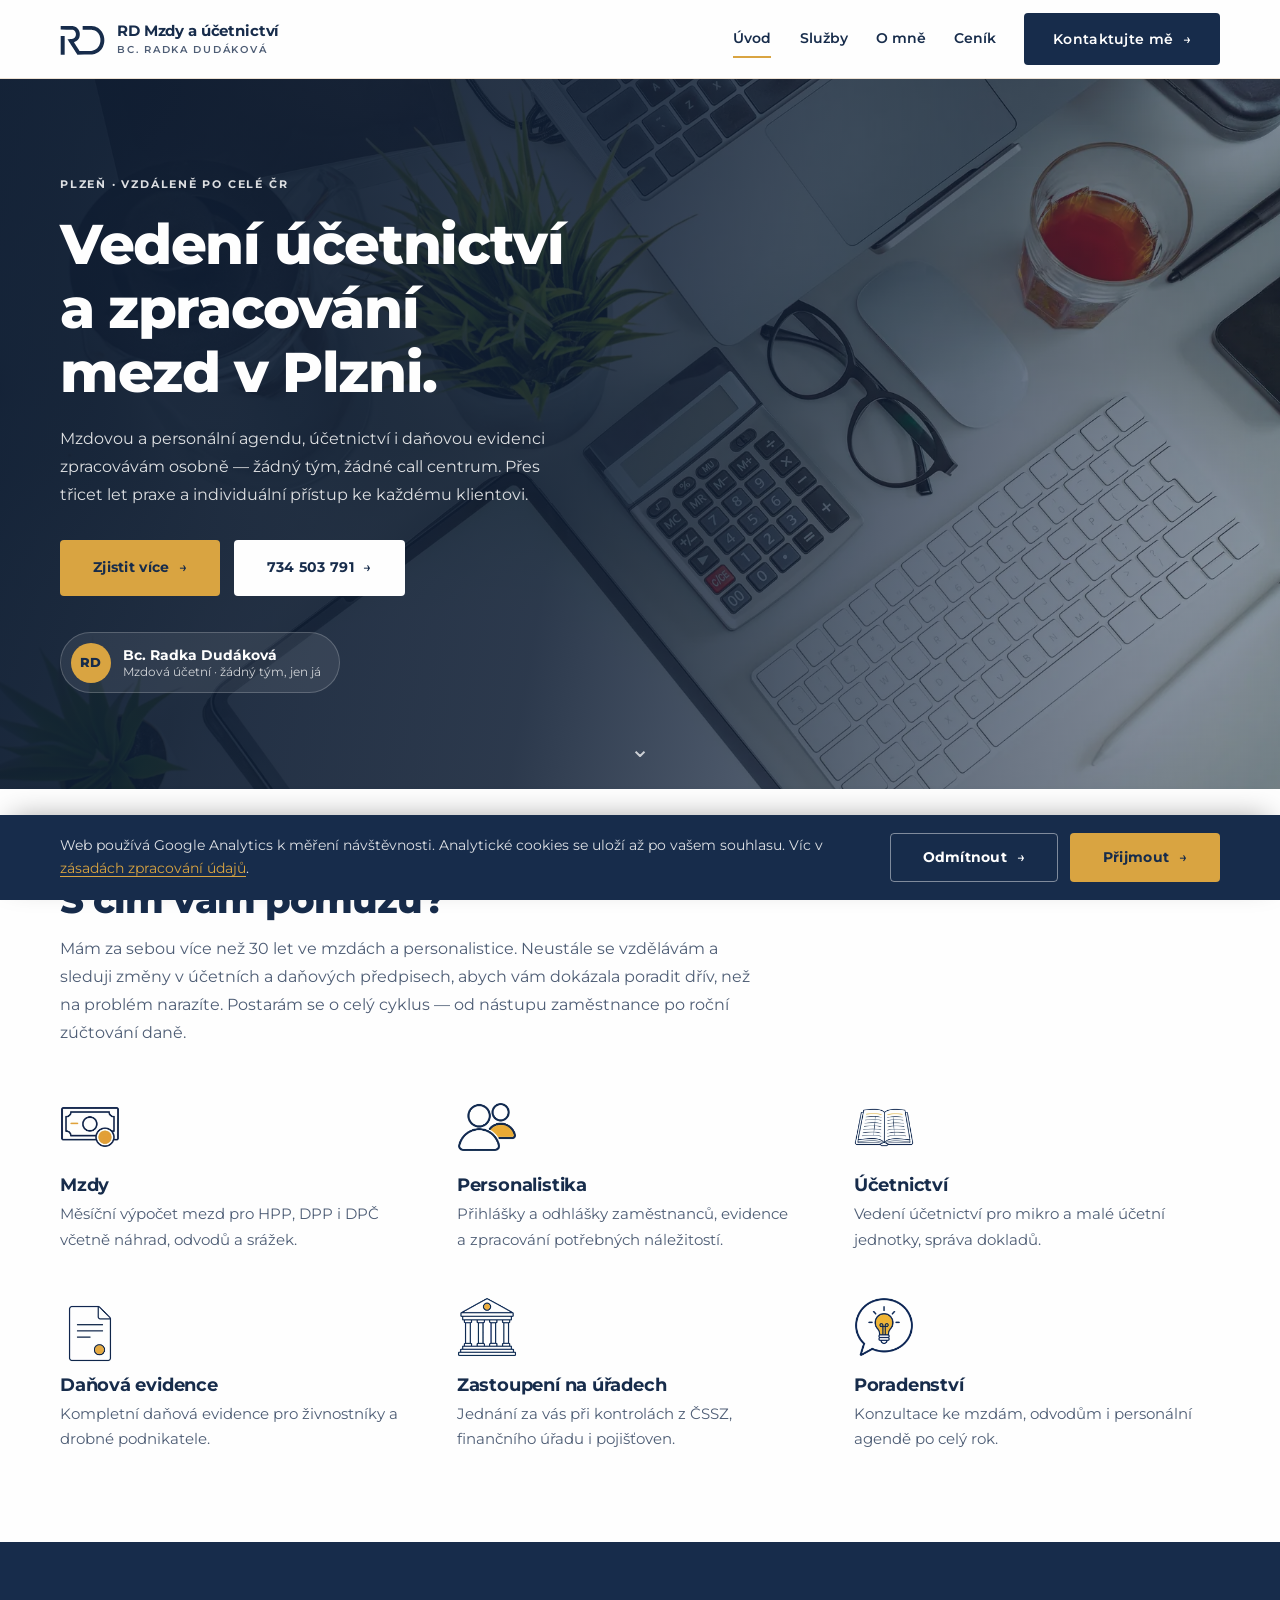
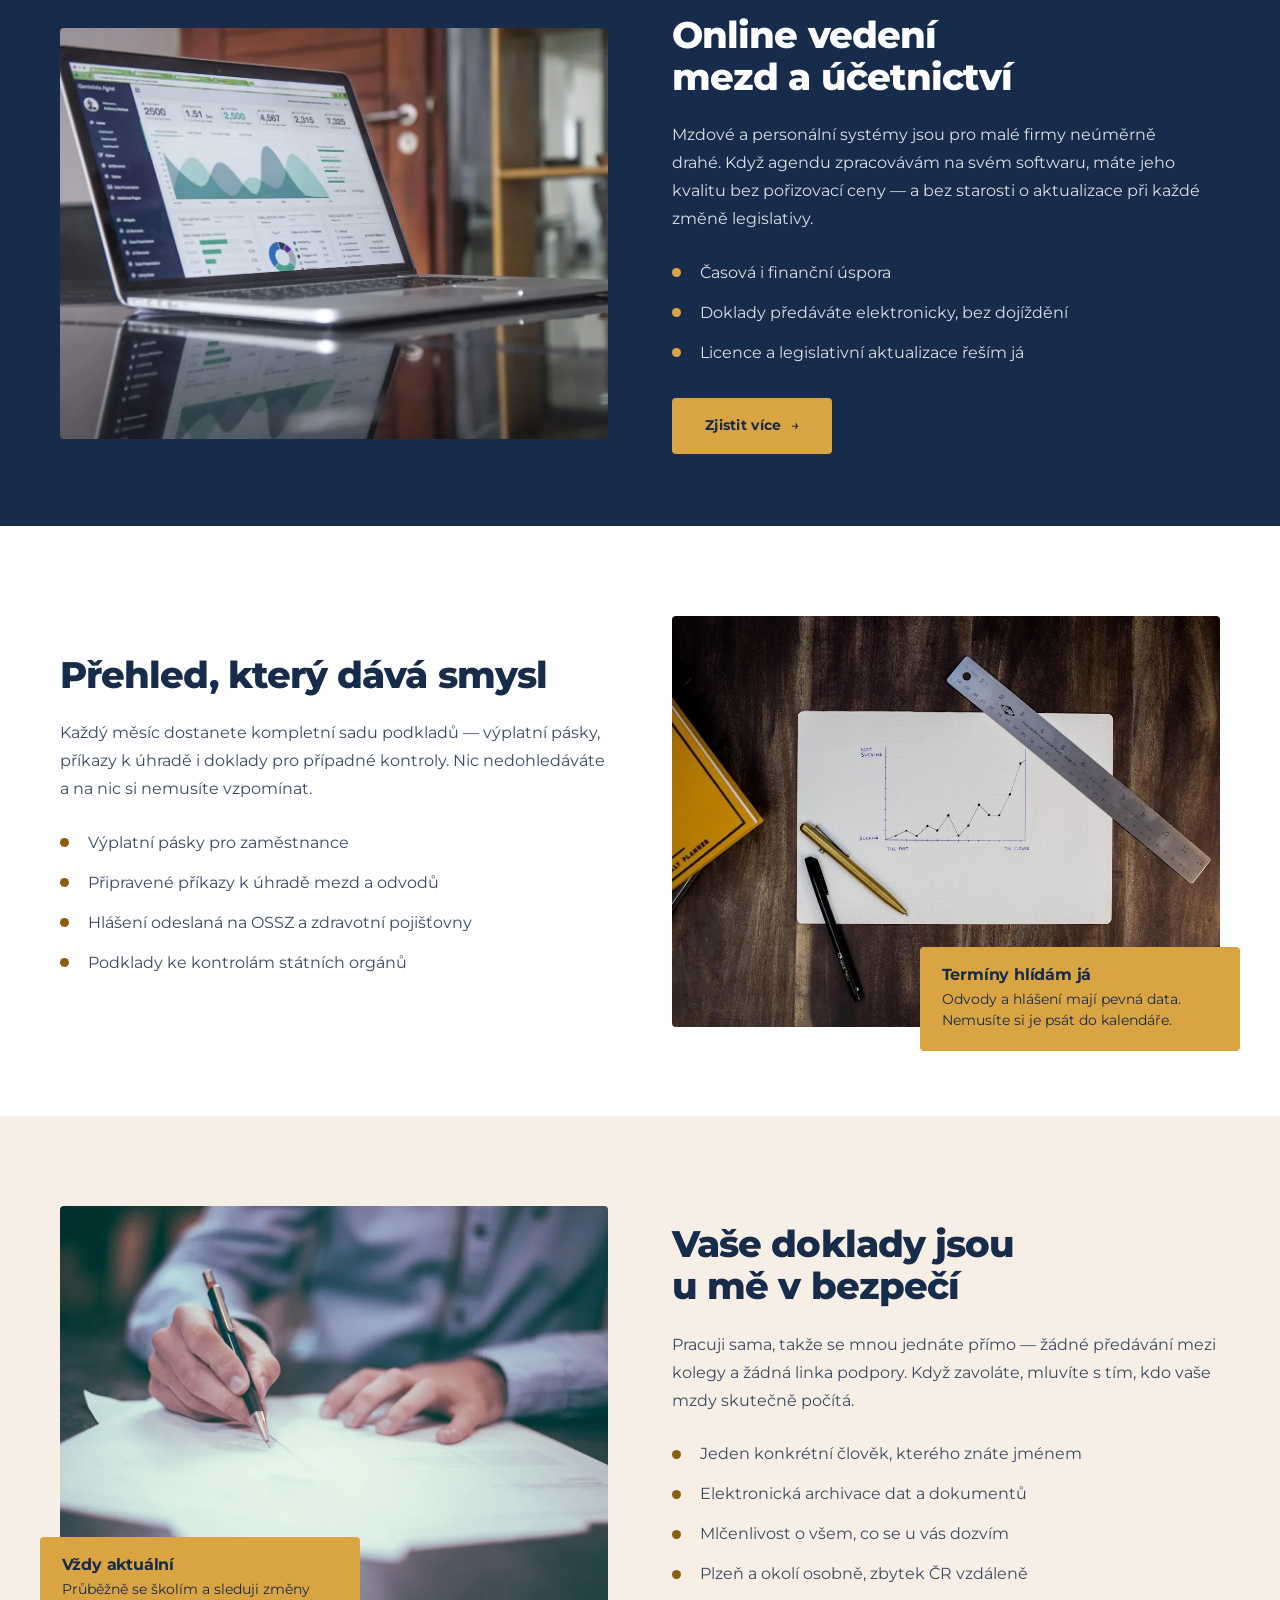
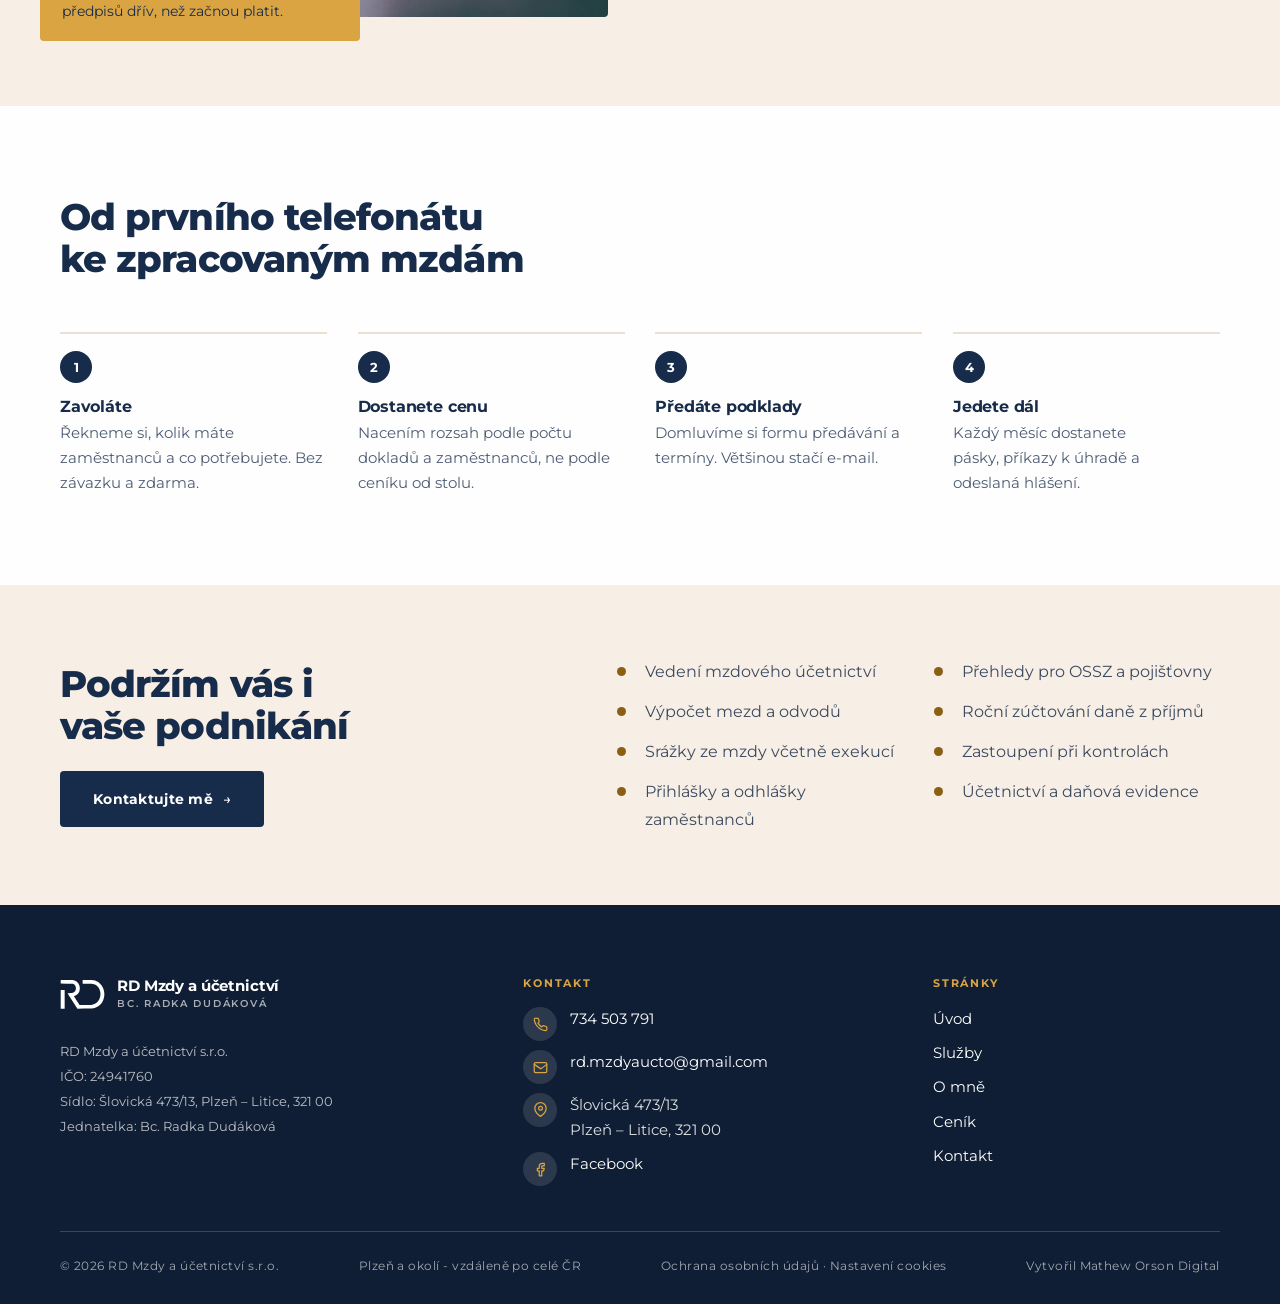
==== commit a27975a8: "SEO - uprava hlavniho nadpisu" ====
--- a/index.html
+++ b/index.html
@@ -4,9 +4,9 @@
 <head>
   <meta charset="utf-8">
   <meta name="viewport" content="width=device-width, initial-scale=1">
-  <title>Mzdy a účetnictví pro malé firmy | RD Mzdy a účetnictví, Plzeň</title>
+  <title>Účetnictví Plzeň | RD Mzdy a účetnictví </title>
   <meta name="description"
-    content="Zpracování mezd, personalistika a účetnictví pro malé firmy v Plzni a okolí. Přes 30 let praxe, vzdálené vedení mezd, úvodní konzultace zdarma.">
+    content="Vedení účetnictví, daňové evidence a zpracování mezd v Plzni a okolí. Dlouholetá praxe, individuální přístup a online účetní služby po celé ČR.">
   <link rel="canonical" href="https://rdmzdyaucto.cz/">
   <meta property="og:type" content="website">
   <meta property="og:locale" content="cs_CZ">
@@ -89,7 +89,7 @@
         decoding="async" alt="">
       <div class="wrap">
         <p class="hero-eyebrow">Plzeň · vzdáleně po celé ČR</p>
-        <h1>Mzdy a účetnictví pro vaši firmu.</h1>
+        <h1>Vedení účetnictví a zpracování mezd v Plzni.</h1>
         <p>Mzdovou a personální agendu, účetnictví i daňovou evidenci zpracovávám osobně — žádný tým, žádné call
           centrum. Přes třicet let praxe a individuální přístup ke každému klientovi.</p>
         <div class="hero-actions">
@@ -362,4 +362,4 @@
   <script src="/assets/js/site.js" defer></script>
 </body>
 
-</html>+</html>
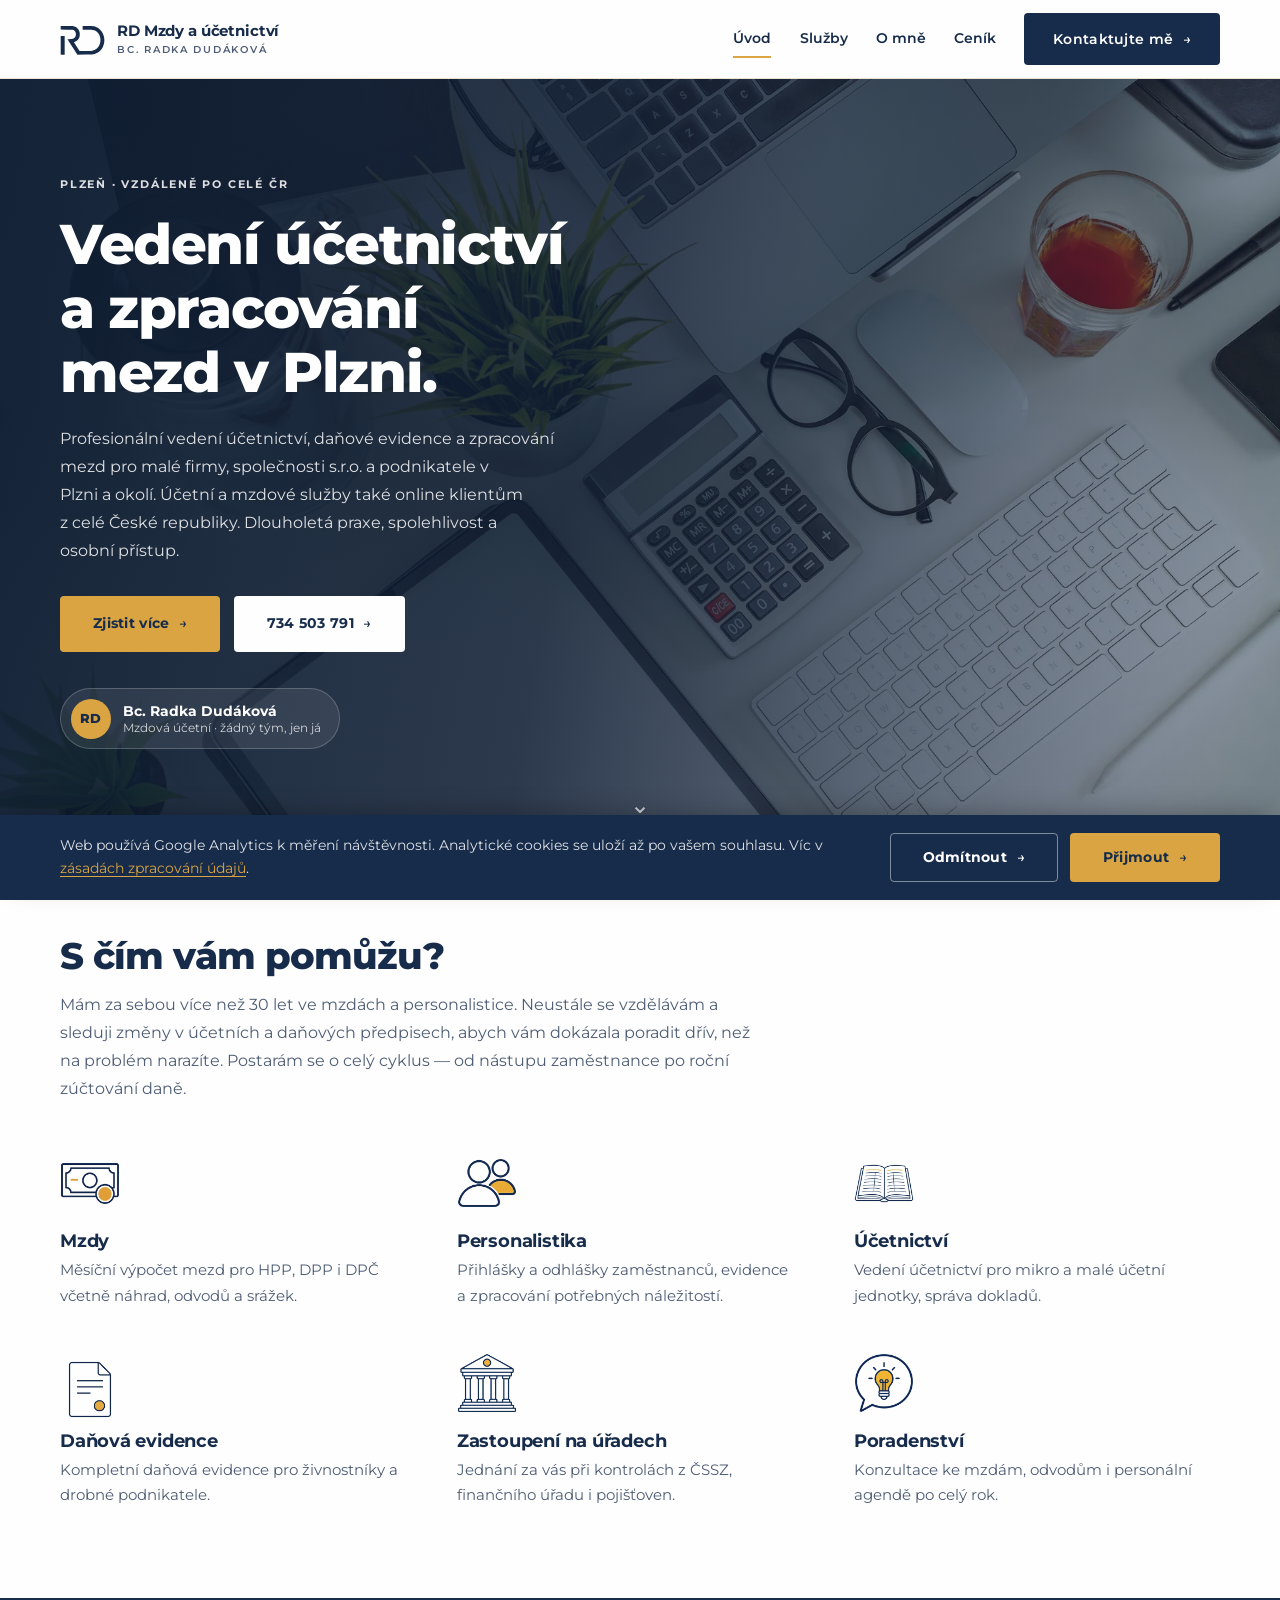
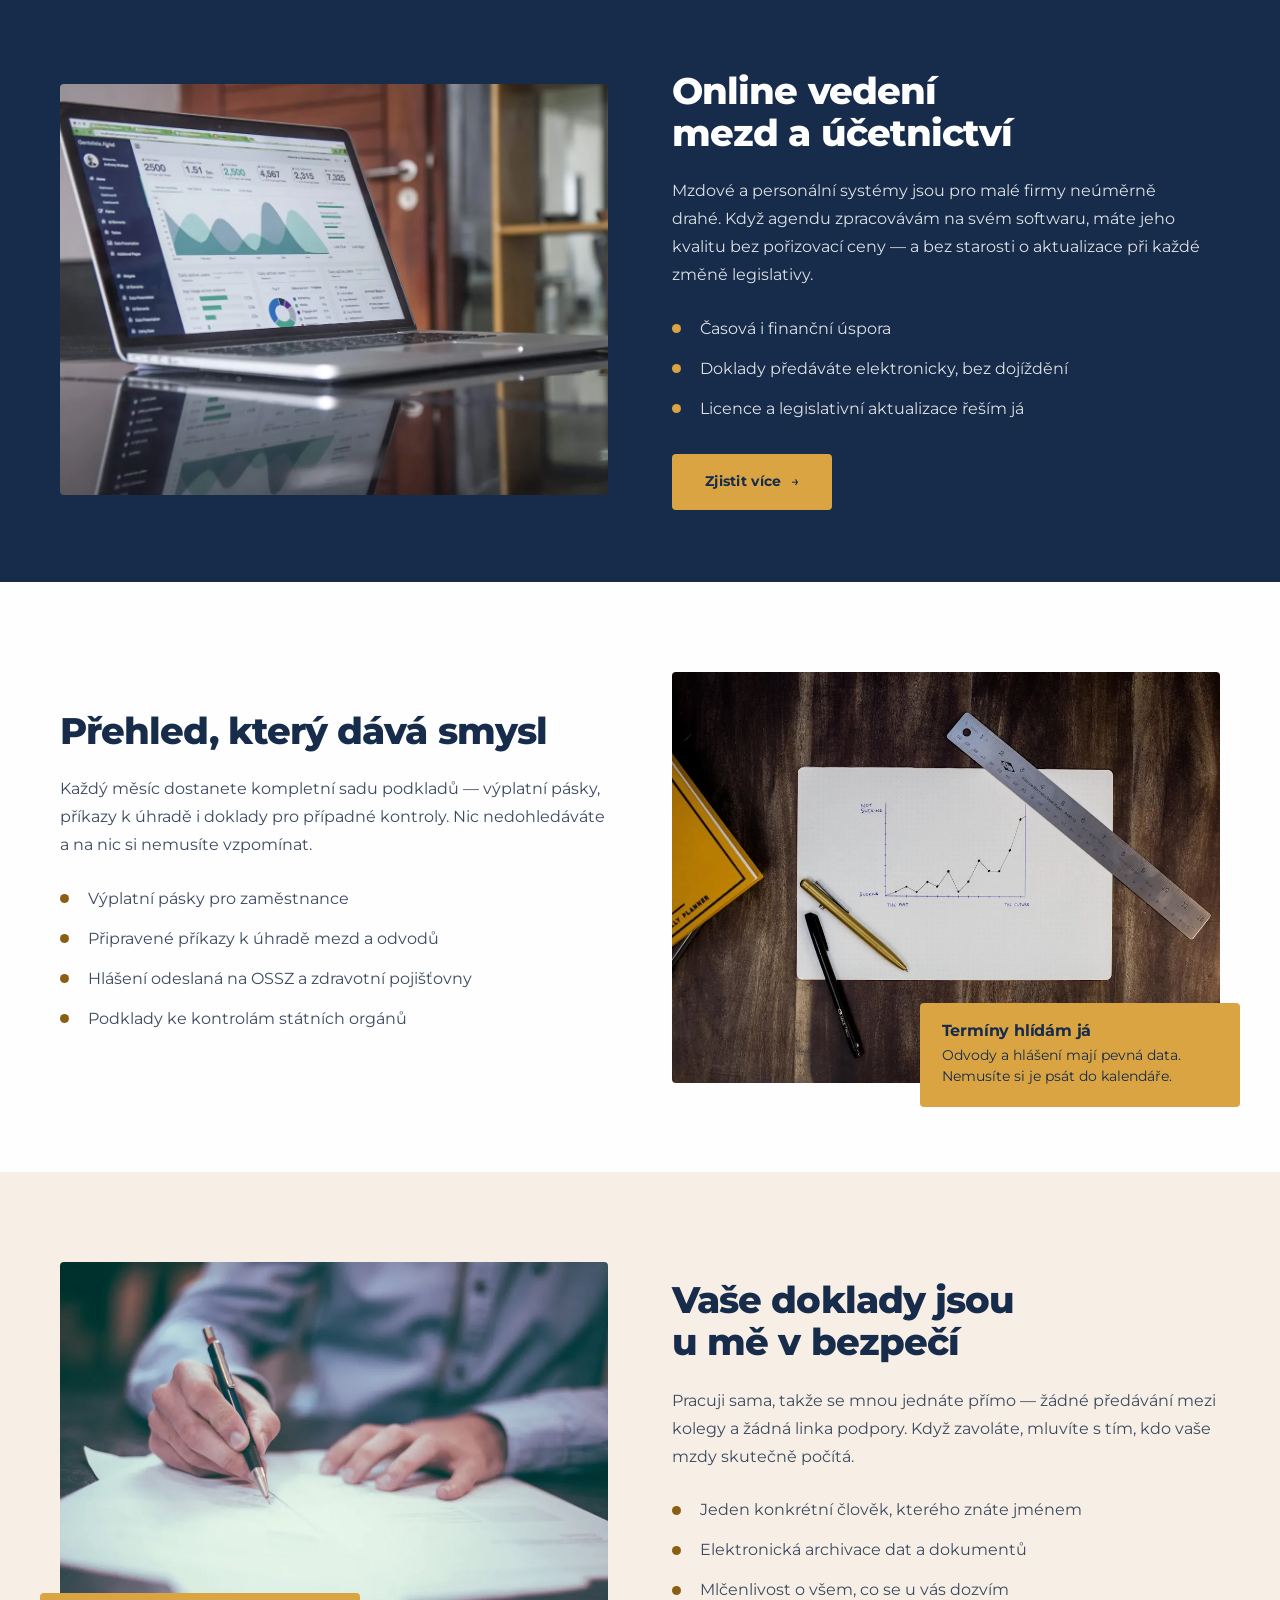
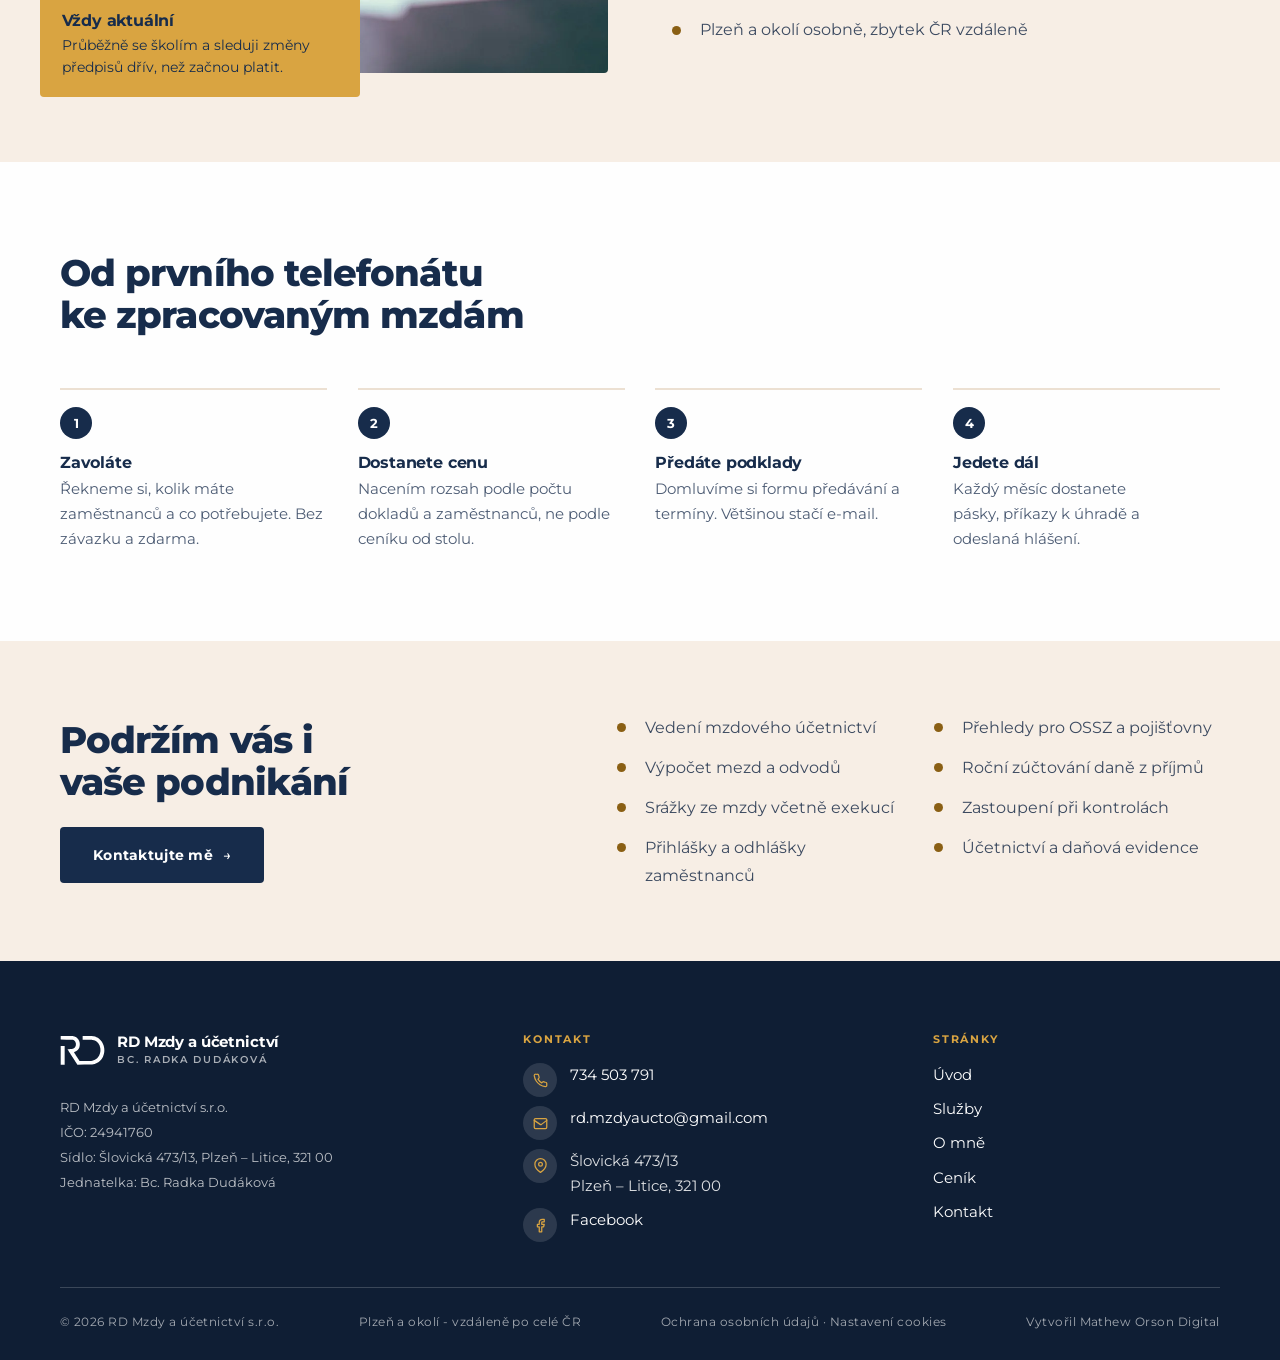
==== commit c39879a9: "SEO - uprava uvodniho textu." ====
--- a/index.html
+++ b/index.html
@@ -90,8 +90,7 @@
       <div class="wrap">
         <p class="hero-eyebrow">Plzeň · vzdáleně po celé ČR</p>
         <h1>Vedení účetnictví a zpracování mezd v Plzni.</h1>
-        <p>Mzdovou a personální agendu, účetnictví i daňovou evidenci zpracovávám osobně — žádný tým, žádné call
-          centrum. Přes třicet let praxe a individuální přístup ke každému klientovi.</p>
+        <p>Profesionální vedení účetnictví, daňové evidence a zpracování mezd pro malé firmy, společnosti s.r.o. a podnikatele v Plzni a okolí. Účetní a mzdové služby také online klientům z celé České republiky. Dlouholetá praxe, spolehlivost a osobní přístup.</p>
         <div class="hero-actions">
           <a class="btn btn-gold" href="/sluzby">Zjistit více</a>
           <a class="btn btn-light" href="tel:+420734503791">734 503 791</a>
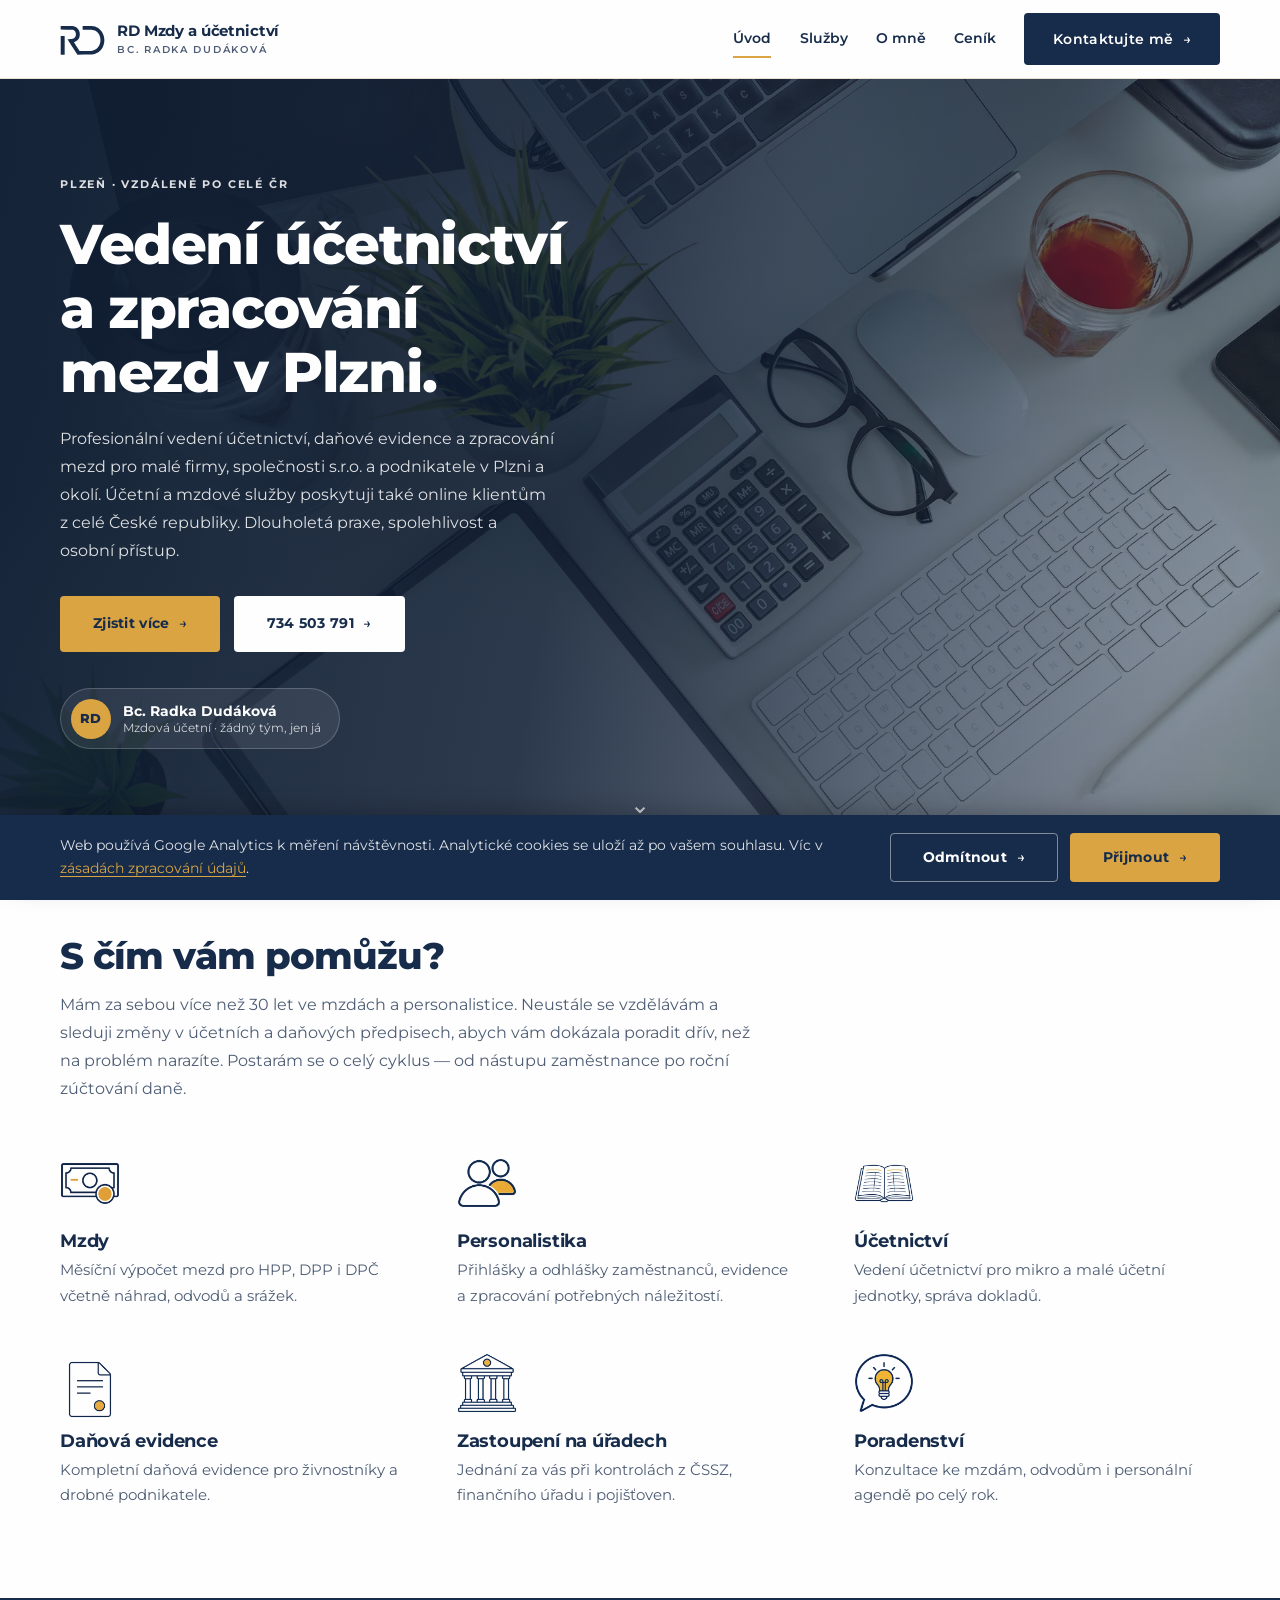
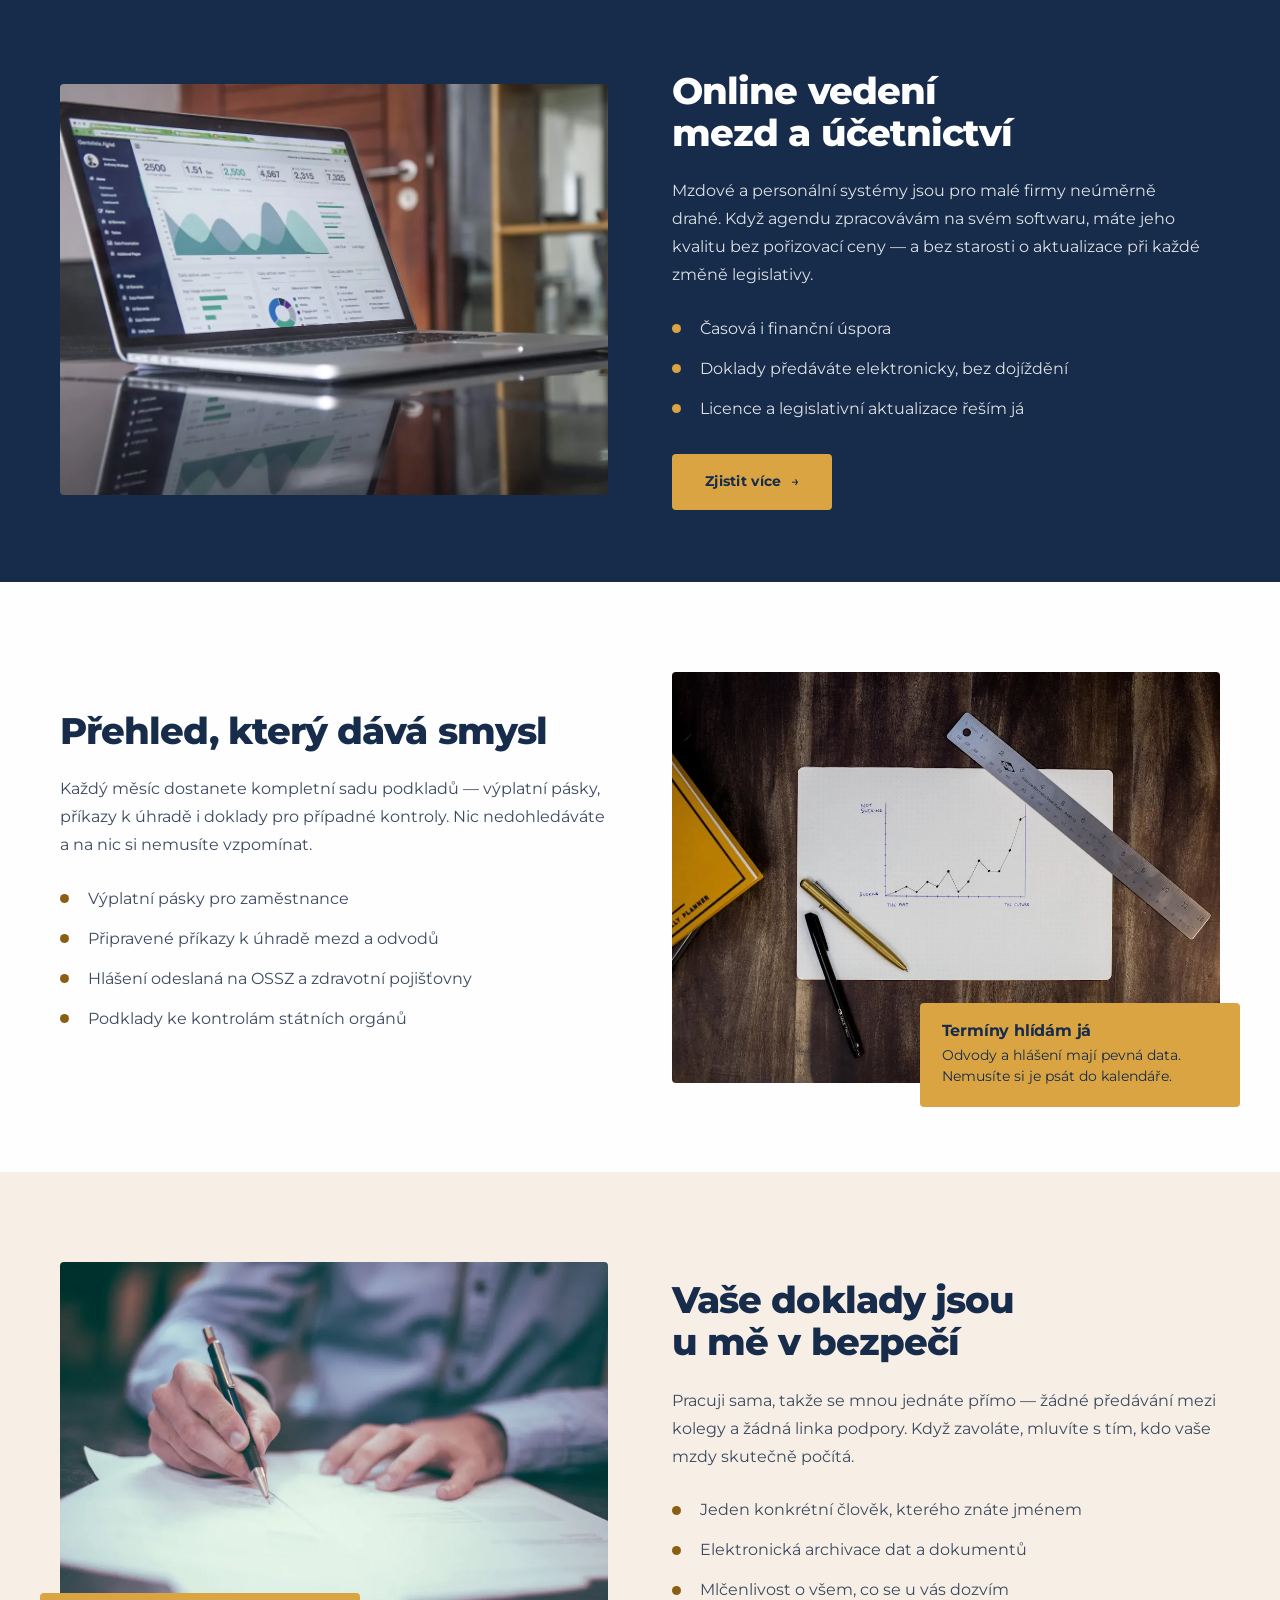
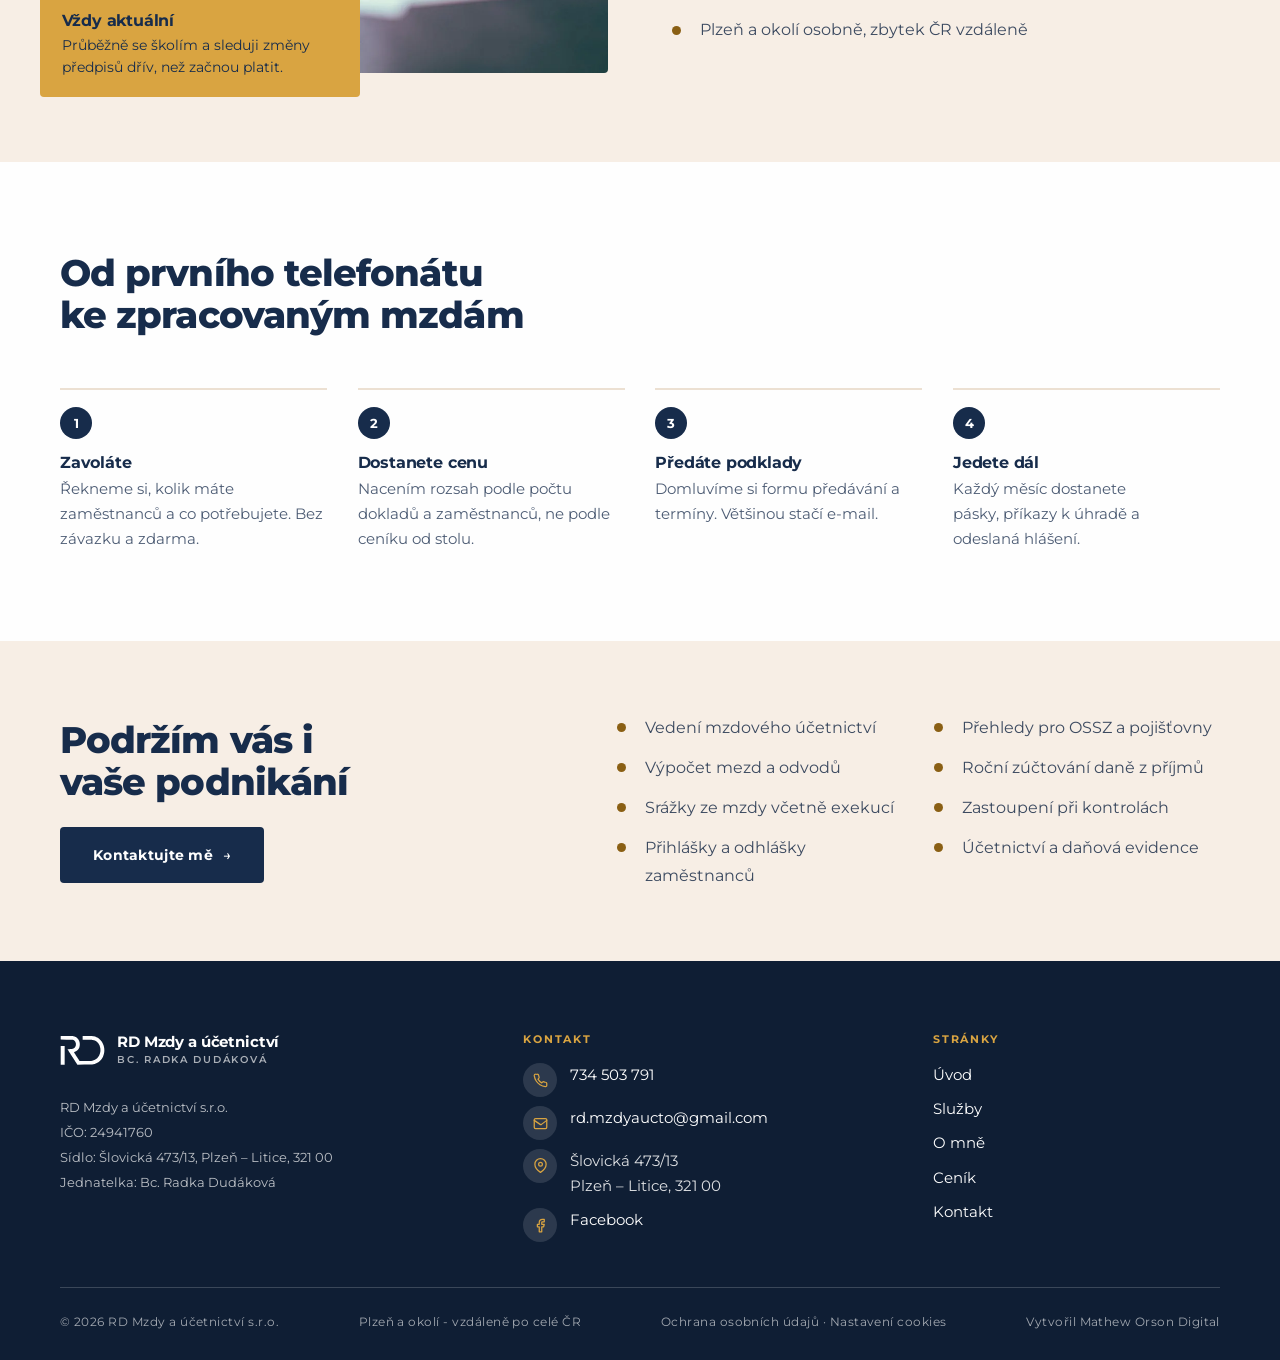
==== commit 6b5d6cbf: "Jazykova uprava uvodniho textu" ====
--- a/index.html
+++ b/index.html
@@ -90,7 +90,7 @@
       <div class="wrap">
         <p class="hero-eyebrow">Plzeň · vzdáleně po celé ČR</p>
         <h1>Vedení účetnictví a zpracování mezd v Plzni.</h1>
-        <p>Profesionální vedení účetnictví, daňové evidence a zpracování mezd pro malé firmy, společnosti s.r.o. a podnikatele v Plzni a okolí. Účetní a mzdové služby také online klientům z celé České republiky. Dlouholetá praxe, spolehlivost a osobní přístup.</p>
+        <p>Profesionální vedení účetnictví, daňové evidence a zpracování mezd pro malé firmy, společnosti s.r.o. a podnikatele v Plzni a okolí. Účetní a mzdové služby poskytuji také online klientům z celé České republiky. Dlouholetá praxe, spolehlivost a osobní přístup.</p>
         <div class="hero-actions">
           <a class="btn btn-gold" href="/sluzby">Zjistit více</a>
           <a class="btn btn-light" href="tel:+420734503791">734 503 791</a>
